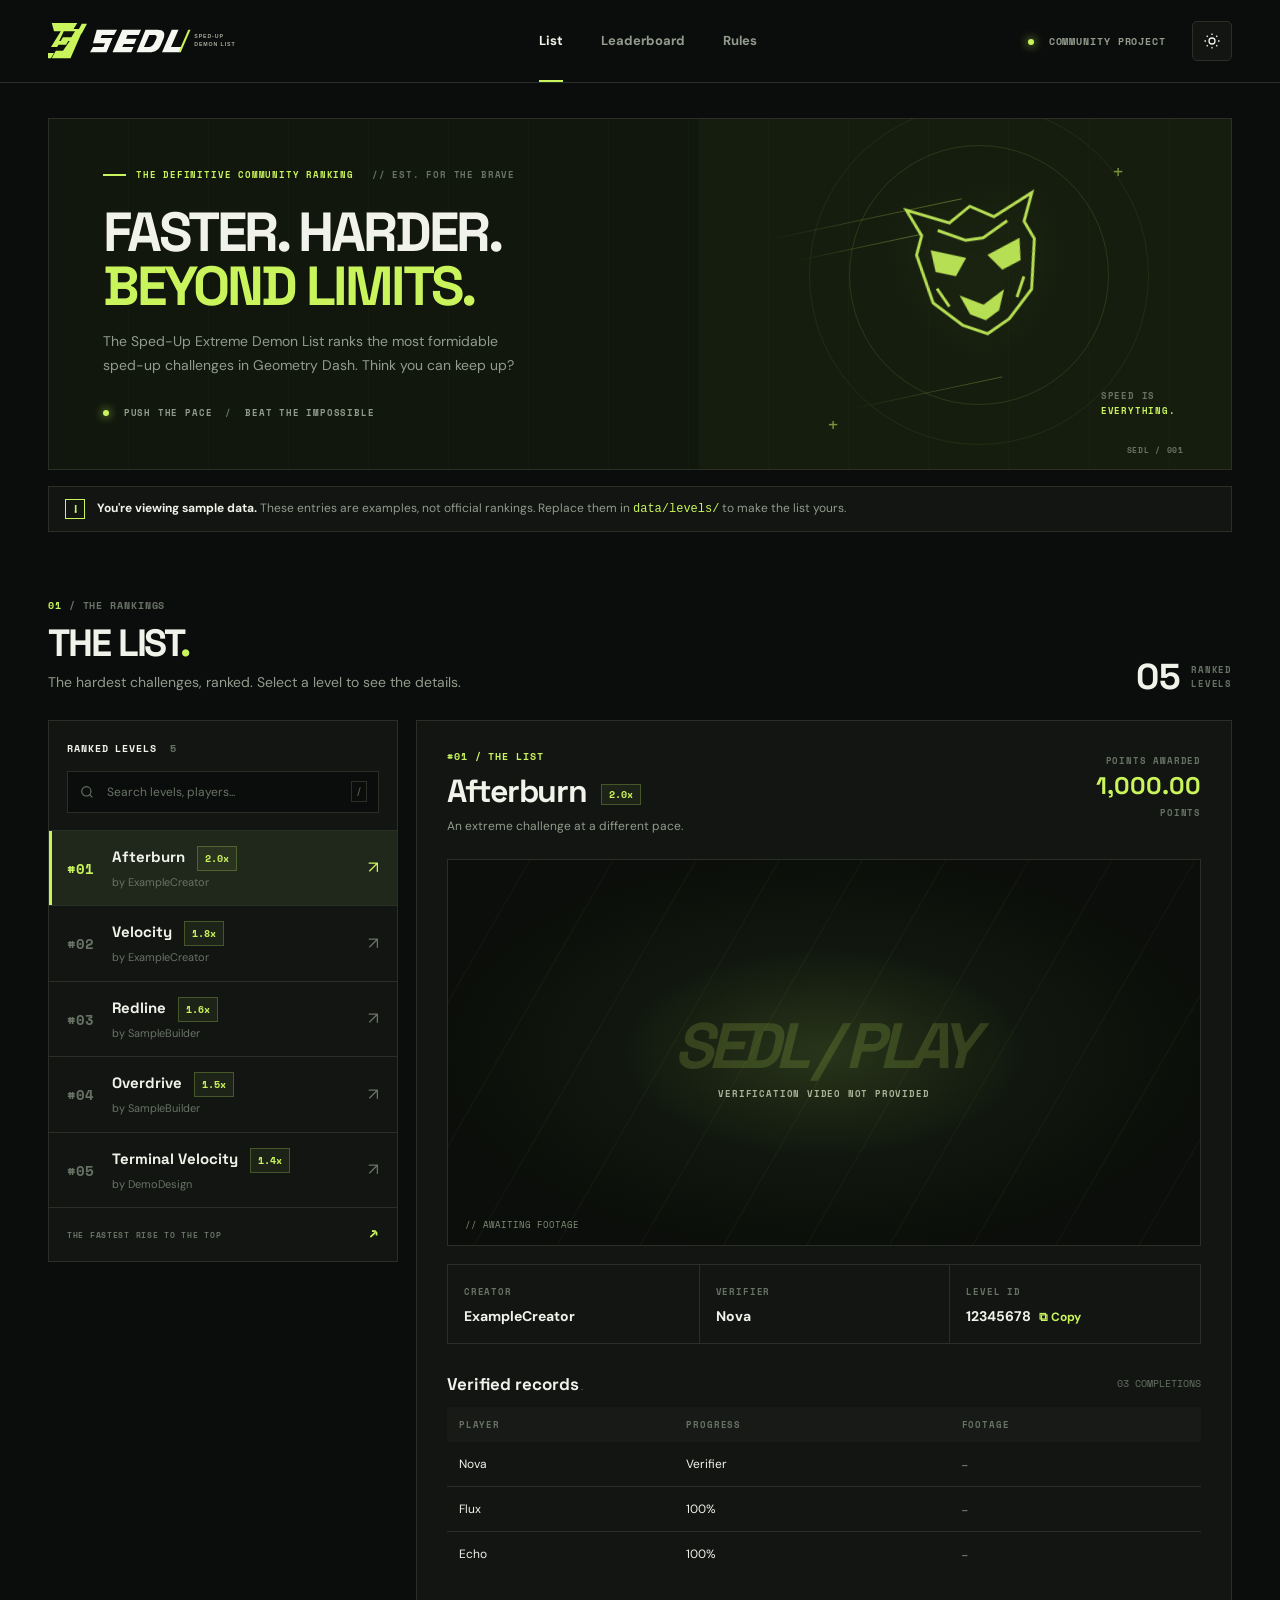
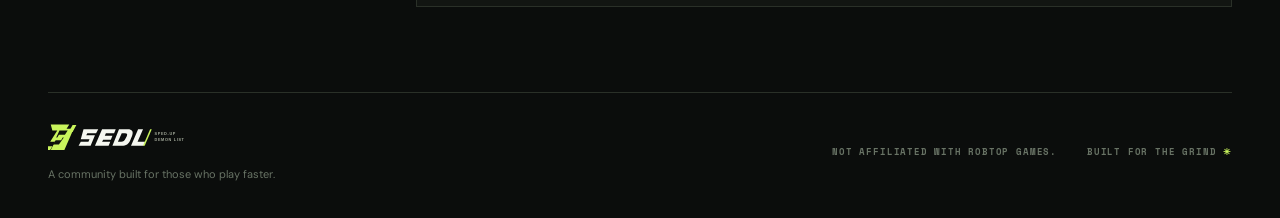
==== index.html @ 39d82899 "Build static SEDL community rankings site Co-authored-by: arena-agent <297053741+arena-agent@users.n" ====
<!doctype html>
<html lang="en" data-theme="dark">
<head>
  <meta charset="utf-8">
  <meta name="viewport" content="width=device-width, initial-scale=1">
  <meta name="theme-color" content="#0b0d0c">
  <meta name="description" content="SEDL is a community ranking for sped-up Extreme Demons in Geometry Dash.">
  <title>SEDL — Sped-Up Extreme Demon List</title>
  <link rel="icon" href="assets/logo.svg" type="image/svg+xml">
  <link rel="preconnect" href="https://fonts.googleapis.com">
  <link rel="preconnect" href="https://fonts.gstatic.com" crossorigin>
  <link href="https://fonts.googleapis.com/css2?family=DM+Sans:wght@400;500;600;700&family=Space+Grotesk:wght@400;500;600;700&family=Space+Mono:wght@400;700&display=swap" rel="stylesheet">
  <script>try { const saved = localStorage.getItem('sedl-theme'); if (saved === 'light' || saved === 'dark') document.documentElement.dataset.theme = saved; } catch (_) {}</script>
  <link rel="stylesheet" href="css/style.css">
  <script src="js/app.js" defer></script>
</head>
<body>
  <header class="site-header">
    <div class="header-inner shell">
      <a class="brand" href="#list" aria-label="SEDL home"><img src="assets/logo.svg" alt="SEDL — Sped-Up Demon List"></a>
      <nav class="main-nav" aria-label="Main navigation">
        <a href="#list" data-tab="list" class="nav-link active" aria-current="page">List</a>
        <a href="#leaderboard" data-tab="leaderboard" class="nav-link">Leaderboard</a>
        <a href="#rules" data-tab="rules" class="nav-link">Rules</a>
      </nav>
      <div class="header-actions"><span class="header-label"><span class="live-dot"></span> COMMUNITY PROJECT</span><button class="icon-button theme-toggle" id="theme-toggle" type="button" aria-label="Switch to light theme" title="Switch theme"><svg class="sun-icon" viewBox="0 0 24 24" fill="none" stroke="currentColor" stroke-width="1.7" aria-hidden="true"><circle cx="12" cy="12" r="4"/><path d="M12 2v2m0 16v2M2 12h2m16 0h2M4.93 4.93l1.42 1.42m11.3 11.3 1.42 1.42m0-14.14-1.42 1.42M6.35 17.65l-1.42 1.42"/></svg><svg class="moon-icon" viewBox="0 0 24 24" fill="none" stroke="currentColor" stroke-width="1.7" aria-hidden="true"><path d="M20.5 14.4A8.5 8.5 0 0 1 9.6 3.5 8.5 8.5 0 1 0 20.5 14.4Z"/></svg></button></div>
    </div>
  </header>

  <main class="shell">
    <section class="hero" aria-labelledby="hero-title">
      <div class="hero-copy">
        <div class="eyebrow"><span class="eyebrow-line"></span> THE DEFINITIVE COMMUNITY RANKING <span class="eyebrow-index">// EST. FOR THE BRAVE</span></div>
        <h1 id="hero-title">FASTER. HARDER.<br><span>BEYOND LIMITS<span class="accent-period">.</span></span></h1>
        <p>The Sped-Up Extreme Demon List ranks the most formidable<br class="desktop-only"> sped-up challenges in Geometry Dash. Think you can keep up?</p>
        <div class="hero-meta"><span><i></i> PUSH THE PACE</span><span class="slash">/</span><span>BEAT THE IMPOSSIBLE</span></div>
      </div>
      <div class="hero-art" aria-hidden="true"><div class="art-orbit orbit-one"></div><div class="art-orbit orbit-two"></div><div class="art-cross cross-one">+</div><div class="art-cross cross-two">+</div><div class="art-speed speed-one"></div><div class="art-speed speed-two"></div><div class="art-speed speed-three"></div><div class="demon-mark"><svg viewBox="0 0 160 160"><path d="M27 38 15 10l42 19 23-14 23 14 42-19-12 28 8 19-10 51-27 27-24 12-24-12-27-27-10-51z" fill="none" stroke="currentColor" stroke-width="3"/><path d="m34 54 35 13-13 17-20-7zm92 0L91 67l13 17 20-7zM57 104l23 13 23-13-8 21-15 8-15-8z" fill="currentColor"/><path d="m44 35 27 14h18l27-14M35 94l10 20m80-20-10 20" fill="none" stroke="currentColor" stroke-width="3"/></svg></div><div class="art-label">SPEED IS<br><strong>EVERYTHING.</strong></div><span class="art-coordinate">SEDL / 001</span></div>
    </section>

    <div class="demo-notice" id="demo-notice"><span class="notice-icon">!</span><span><strong>You're viewing sample data.</strong> These entries are examples, not official rankings. Replace them in <code>data/levels/</code> to make the list yours.</span></div>

    <section id="view-list" class="view" aria-labelledby="list-heading">
      <div class="section-heading"><div><div class="section-kicker"><span>01</span> / THE RANKINGS</div><h2 id="list-heading">THE LIST<span class="accent-period">.</span></h2><p>The hardest challenges, ranked. Select a level to see the details.</p></div><div class="list-count"><strong id="level-count">00</strong><span>RANKED<br>LEVELS</span></div></div>
      <div class="list-layout">
        <aside class="level-sidebar" aria-label="Ranked levels">
          <div class="sidebar-top"><div class="panel-label">RANKED LEVELS <span id="sidebar-count">0</span></div><label class="search-box"><svg viewBox="0 0 24 24" fill="none" stroke="currentColor" stroke-width="1.7" aria-hidden="true"><circle cx="11" cy="11" r="7"/><path d="m16 16 4 4"/></svg><span class="sr-only">Search levels</span><input id="search" type="search" placeholder="Search levels, players..." autocomplete="off"><span class="search-shortcut">/</span></label></div>
          <div class="level-list" id="level-list" aria-live="polite"><div class="empty-state">Loading levels…</div></div>
          <div class="sidebar-footer"><span>THE FASTEST RISE TO THE TOP</span><span>↗</span></div>
        </aside>
        <div id="level-detail" class="detail-panel" aria-live="polite"><div class="empty-state">Loading level details…</div></div>
      </div>
    </section>

    <section id="view-leaderboard" class="view" aria-labelledby="leaderboard-heading" hidden>
      <div class="section-heading"><div><div class="section-kicker"><span>02</span> / THE PLAYERS</div><h2 id="leaderboard-heading">LEADERBOARD<span class="accent-period">.</span></h2><p>The players pushing the limit. Select a player to view their completions.</p></div><div class="list-count"><strong id="player-count">00</strong><span>RANKED<br>PLAYERS</span></div></div>
      <div class="leaderboard-panel"><div class="table-heading"><div><span class="panel-label">THE STANDINGS</span><p>Points are based on the rank of each completed level.</p></div><span class="formula-tag">1000 × e<sup>−0.05 × (rank − 1)</sup></span></div><div class="table-scroll"><table class="standings-table"><thead><tr><th>RANK</th><th>PLAYER</th><th>COMPLETIONS</th><th>POINTS</th><th><span class="sr-only">View player</span></th></tr></thead><tbody id="leaderboard-body"></tbody></table></div></div>
    </section>

    <section id="view-rules" class="view" aria-labelledby="rules-heading" hidden>
      <div class="section-heading"><div><div class="section-kicker"><span>03</span> / THE GUIDELINES</div><h2 id="rules-heading">RULES & GUIDELINES<span class="accent-period">.</span></h2><p>Everything you need to know before submitting a run.</p></div></div>
      <div class="rules-intro"><span class="notice-icon">!</span><div><strong>Community guidelines template</strong><p>These are starter guidelines, not an approved ruleset. List administrators should publish their exact minimum speed, allowed increments, and submission process before accepting records.</p></div></div>
      <div class="rules-grid">
        <article class="rule-card"><span class="rule-number">01 / SPEED</span><h3>Turn up the pace.</h3><p>Submissions must be completed at a speed above the original level's intended speed. The minimum multiplier and permitted speed increments are to be determined by list staff. Include the exact multiplier with every submission.</p></article>
        <article class="rule-card"><span class="rule-number">02 / VERIFICATION</span><h3>Earn the verification.</h3><p>The verifier is the first player to complete the submitted version at its listed speed under the list's rules. A verifier's completion counts toward their leaderboard points.</p></article>
        <article class="rule-card"><span class="rule-number">03 / TOOLS</span><h3>Keep it transparent.</h3><p>Disclose the tools and settings used in your run, including MegaHack and any timewarp or speed-modifying features. List staff must define which versions, settings, and modifications are permitted before reviewing submissions.</p></article>
        <article class="rule-card"><span class="rule-number">04 / EVIDENCE</span><h3>Show the full run.</h3><p>Provide unedited raw footage of the complete run, including the level and speed settings, along with a publicly accessible video. Additional evidence may be requested by list staff.</p></article>
      </div>
      <div class="rules-footnote"><span>↗</span> FINAL ACCEPTANCE AND PLACEMENT ARE AT THE DISCRETION OF LIST STAFF.</div>
    </section>
  </main>
  <footer class="site-footer shell"><div><img src="assets/logo.svg" alt="SEDL"><p>A community built for those who play faster.</p></div><div class="footer-right"><span>NOT AFFILIATED WITH ROBTOP GAMES.</span><span>BUILT FOR THE GRIND <span class="accent-period">✳</span></span></div></footer>
  <dialog id="player-dialog" class="player-dialog" aria-labelledby="dialog-title"><div class="modal-header"><div><div class="section-kicker"><span>PLAYER</span> / COMPLETIONS</div><h2 id="dialog-title"></h2><p id="dialog-summary"></p></div><button class="icon-button" id="close-dialog" aria-label="Close player details">✕</button></div><div id="player-completions" class="player-completions"></div></dialog>
  <div id="toast" class="toast" role="status" aria-live="polite"></div>
</body>
</html>
---- css/style.css ----
:root{color-scheme:dark;--bg:#0b0d0c;--surface:#121512;--surface-2:#171a16;--surface-3:#1c201a;--line:#2a3028;--text:#f1f3eb;--muted:#929b8c;--faint:#687365;--accent:#c9f45c;--accent-text:#11180b;--hero:#11170d;--row-hover:#20271b;--shadow:0 18px 70px #0007}html[data-theme=light]{color-scheme:light;--bg:#f2f4ed;--surface:#fff;--surface-2:#f7f9f3;--surface-3:#edf1e6;--line:#dce2d5;--text:#1b2519;--muted:#687665;--faint:#899585;--accent:#90bd25;--accent-text:#142008;--hero:#e6eedb;--row-hover:#f0f6e7;--shadow:0 18px 70px #18261320}*{box-sizing:border-box}html{scroll-behavior:smooth}body{margin:0;background:var(--bg);color:var(--text);font-family:'DM Sans',sans-serif;font-size:14px;line-height:1.5;transition:background .2s,color .2s}button,input{font:inherit}button,a{-webkit-tap-highlight-color:transparent}button{cursor:pointer}a{color:inherit}button:focus-visible,a:focus-visible,input:focus-visible{outline:2px solid var(--accent);outline-offset:3px}.shell{width:min(1320px,calc(100% - 96px));margin-inline:auto}.site-header{border-bottom:1px solid var(--line);background:var(--bg)}.header-inner{height:82px;display:flex;align-items:center;justify-content:space-between;gap:24px}.brand{display:flex;width:220px;flex-shrink:0}.brand img{width:195px;height:48px;object-fit:contain;object-position:left center}html[data-theme=light] .brand img,html[data-theme=light] .site-footer img{filter:brightness(.42)}.main-nav{display:flex;align-self:stretch;gap:38px}.nav-link{display:flex;align-items:center;position:relative;color:var(--muted);text-decoration:none;font-weight:700;font-size:13px}.nav-link:hover,.nav-link.active{color:var(--text)}.nav-link.active:after{content:'';height:2px;background:var(--accent);position:absolute;bottom:0;left:0;right:0}.header-actions{display:flex;align-items:center;gap:26px}.header-label,.hero-meta,.eyebrow,.section-kicker,.panel-label,.sidebar-footer,.list-count span,.detail-rank,.detail-label,.speed-badge,.formula-tag,.rule-number,.rules-footnote,.footer-right,.art-coordinate,.art-label,.table-heading th,.standings-table th,.records-table th,.video-label{font-family:'Space Mono',monospace;font-size:10px;font-weight:700;letter-spacing:.09em}.header-label{color:var(--muted);white-space:nowrap}.live-dot,.hero-meta i{display:inline-block;width:6px;height:6px;background:var(--accent);border-radius:50%;margin-right:8px;box-shadow:0 0 10px var(--accent)}.icon-button{border:1px solid var(--line);border-radius:5px;background:var(--surface);color:var(--text);width:40px;height:40px;display:grid;place-items:center}.icon-button:hover{border-color:var(--accent)}.icon-button svg{width:18px;height:18px}.moon-icon{display:none}html[data-theme=light] .moon-icon{display:block}html[data-theme=light] .sun-icon{display:none}.hero{min-height:315px;display:flex;position:relative;overflow:hidden;border:1px solid var(--line);background:var(--hero);margin-top:35px}.hero:before{content:'';position:absolute;inset:0;background:linear-gradient(90deg,transparent 55%,#9fd33f08 55%),repeating-linear-gradient(90deg,transparent 0,transparent 79px,#b5e56b09 80px);pointer-events:none}.hero-copy{position:relative;z-index:1;padding:49px 54px}.eyebrow{color:var(--accent);display:flex;align-items:center;gap:10px;font-size:9px}.eyebrow-line{width:23px;height:2px;background:var(--accent)}.eyebrow-index{color:var(--faint);margin-left:8px}.hero h1,.section-heading h2,.modal-header h2{font-family:'Space Grotesk',sans-serif;letter-spacing:-.055em;line-height:.99;margin:23px 0 17px;font-size:clamp(42px,4.3vw,62px);font-weight:700}.hero h1>span{color:var(--accent)}.accent-period{color:var(--accent)}.hero p,.section-heading p{color:var(--muted);font-size:14px;line-height:1.7;margin:0}.hero-meta{display:flex;align-items:center;gap:13px;color:var(--muted);margin-top:28px;font-size:9px}.hero-meta .slash{color:var(--faint)}.hero-art{position:absolute;right:4%;top:0;width:40%;height:100%;color:var(--accent);overflow:hidden}.art-orbit{position:absolute;border:1px solid currentColor;border-radius:50%;opacity:.12;width:260px;height:260px;top:26px;right:75px}.orbit-two{width:340px;height:340px;top:-14px;right:35px;opacity:.07}.demon-mark{position:absolute;width:156px;right:127px;top:72px;filter:drop-shadow(0 0 25px #b4ef4225);opacity:.9;transform:rotate(-8deg)}.art-cross{position:absolute;color:var(--accent);opacity:.55;font:20px 'Space Mono',monospace}.cross-one{top:38px;right:60px}.cross-two{bottom:30px;right:345px}.art-speed{position:absolute;height:1px;background:linear-gradient(90deg,transparent,var(--accent));opacity:.35;transform:rotate(-12deg)}.speed-one{width:200px;top:100px;right:220px}.speed-two{width:130px;top:128px;right:260px}.speed-three{width:160px;bottom:75px;right:180px}.art-label{position:absolute;right:8px;bottom:50px;color:var(--faint);line-height:1.7;font-size:9px}.art-label strong{color:var(--accent)}.art-coordinate{position:absolute;bottom:13px;right:0;color:var(--faint);font-size:8px}.demo-notice,.rules-intro{display:flex;align-items:center;gap:12px;border:1px solid var(--line);background:var(--surface);padding:12px 16px;margin-top:16px;color:var(--muted);font-size:12px}.demo-notice strong,.rules-intro strong{color:var(--text)}.demo-notice code{color:var(--accent)}.notice-icon{flex:none;display:grid;place-items:center;width:20px;height:20px;border:1px solid var(--accent);color:var(--accent);font:700 12px 'Space Mono',monospace}.section-heading{display:flex;align-items:end;justify-content:space-between;gap:20px;margin:66px 0 25px}.section-kicker{color:var(--faint);font-size:10px}.section-kicker span{color:var(--accent)}.section-heading h2{font-size:38px;margin:12px 0 9px}.list-count{display:flex;align-items:center;gap:10px}.list-count strong{font:700 36px 'Space Grotesk',sans-serif;line-height:1}.list-count span{color:var(--faint);font-size:9px;line-height:1.5}.list-layout{display:grid;grid-template-columns:350px minmax(0,1fr);gap:18px;align-items:start}.level-sidebar,.detail-panel,.leaderboard-panel{border:1px solid var(--line);background:var(--surface)}.sidebar-top{padding:20px 18px 17px;border-bottom:1px solid var(--line)}.panel-label{color:var(--text);font-size:10px}.panel-label span{color:var(--faint);margin-left:6px}.search-box{margin-top:15px;height:42px;display:flex;align-items:center;gap:10px;padding:0 11px;background:var(--bg);border:1px solid var(--line);color:var(--faint)}.search-box:focus-within{border-color:var(--accent)}.search-box svg{width:16px;height:16px;flex:none}.search-box input{background:none;border:0;outline:0;color:var(--text);width:100%;min-width:0;font-size:12px}.search-box input::placeholder{color:var(--faint)}.search-shortcut{border:1px solid var(--line);padding:0 5px;line-height:19px;font-size:10px}.level-list{min-height:150px}.level-item{width:100%;display:flex;align-items:center;text-align:left;gap:14px;background:none;color:var(--text);border:0;border-bottom:1px solid var(--line);padding:15px 18px;position:relative}.level-item:hover{background:var(--row-hover)}.level-item.active{background:var(--row-hover)}.level-item.active:before{content:'';position:absolute;left:0;top:0;bottom:0;width:3px;background:var(--accent)}.level-rank{font:700 14px 'Space Mono',monospace;color:var(--faint);width:31px}.level-item.active .level-rank{color:var(--accent)}.level-info{min-width:0;flex:1}.level-name{font:700 15px 'Space Grotesk',sans-serif;display:block;white-space:nowrap;overflow:hidden;text-overflow:ellipsis}.level-creator{display:block;color:var(--faint);font-size:11px;margin-top:3px}.level-arrow{color:var(--faint);font-size:17px}.level-item.active .level-arrow{color:var(--accent)}.sidebar-footer{display:flex;justify-content:space-between;align-items:center;padding:15px 18px;color:var(--faint);font-size:8px}.sidebar-footer span:last-child{color:var(--accent);font-size:15px}.detail-panel{min-height:480px}.detail-head{padding:28px 30px 24px;display:flex;justify-content:space-between;gap:16px;align-items:start}.detail-rank{color:var(--accent)}.detail-title{font:700 32px 'Space Grotesk',sans-serif;letter-spacing:-.04em;line-height:1.1;margin:10px 0 8px}.detail-subtitle{color:var(--muted);font-size:12px}.speed-badge{display:inline-block;margin-left:8px;color:var(--accent);border:1px solid #a3cf514d;background:#a3cf5112;padding:4px 7px;vertical-align:middle;font-size:10px;letter-spacing:0}.points-box{text-align:right;flex:none}.points-box strong{display:block;font:700 24px 'Space Grotesk',sans-serif;color:var(--accent)}.detail-label{color:var(--faint);font-size:9px}.detail-body{padding:0 30px 30px}.video-wrap{width:100%;aspect-ratio:16/8.2;background:#0a0d09;position:relative;overflow:hidden;border:1px solid var(--line)}.video-wrap iframe{width:100%;height:100%;border:0}.video-placeholder{height:100%;display:flex;flex-direction:column;justify-content:center;align-items:center;background:radial-gradient(ellipse at center,#28351a 0,#11170e 38%,#0b0e0a 75%);color:#a1ae94;position:relative}.video-placeholder:before,.video-placeholder:after{content:'';position:absolute;inset:0;background:repeating-linear-gradient(120deg,transparent 0,transparent 70px,#c9f45c06 71px,transparent 72px)}.video-placeholder .video-emblem{font:700 clamp(34px,5vw,68px) 'Space Grotesk',sans-serif;font-style:italic;letter-spacing:-.08em;color:#c9f45c;opacity:.16}.video-label{z-index:1;color:#a8b598;font-size:9px}.video-corner{position:absolute;bottom:14px;left:17px;color:#829075;font:9px 'Space Mono',monospace}.details-grid{display:grid;grid-template-columns:repeat(3,1fr);border:1px solid var(--line);margin-top:18px}.detail-stat{padding:15px 16px;min-width:0}.detail-stat+.detail-stat{border-left:1px solid var(--line)}.detail-value{display:block;font-weight:700;margin-top:5px;overflow-wrap:anywhere}.copy-button{border:0;background:none;color:var(--accent);padding:2px 5px;font-size:12px}.copy-button:hover{text-decoration:underline}.records-header{display:flex;align-items:center;justify-content:space-between;margin:29px 0 12px}.records-header h3{font:700 17px 'Space Grotesk',sans-serif;margin:0}.records-header span{color:var(--faint);font:10px 'Space Mono',monospace}.table-scroll{overflow-x:auto}table{border-collapse:collapse;width:100%;text-align:left}.records-table th,.standings-table th{color:var(--faint);font-size:9px;padding:11px 12px;background:var(--surface-2);white-space:nowrap}.records-table td,.standings-table td{border-bottom:1px solid var(--line);padding:13px 12px;font-size:12px}.records-table tr:last-child td{border-bottom:0}.record-link{color:var(--accent);text-decoration:none}.record-link:hover{text-decoration:underline}.empty-state{padding:38px 20px;text-align:center;color:var(--muted);font-size:13px}.empty-detail{min-height:480px;display:grid;place-items:center}.leaderboard-panel{margin-bottom:50px}.table-heading{display:flex;align-items:center;justify-content:space-between;gap:15px;padding:23px 25px}.table-heading p{color:var(--muted);font-size:12px;margin:5px 0 0}.formula-tag{color:var(--accent);border:1px solid var(--line);padding:9px;font-size:9px;white-space:nowrap}.standings-table th,.standings-table td{padding:15px 25px}.standings-table tbody tr{cursor:pointer}.standings-table tbody tr:hover{background:var(--row-hover)}.standings-table td:first-child{color:var(--accent);font:700 13px 'Space Mono',monospace}.standings-table td:nth-child(2){font:700 15px 'Space Grotesk',sans-serif}.standings-table td:last-child{text-align:right;color:var(--accent)}.rules-intro{align-items:start;margin:0 0 18px;padding:20px;font-size:13px}.rules-intro p{margin:4px 0 0}.rules-grid{display:grid;grid-template-columns:repeat(2,1fr);gap:16px}.rule-card{background:var(--surface);border:1px solid var(--line);padding:28px;min-height:200px}.rule-number{color:var(--accent)}.rule-card h3{font:700 21px 'Space Grotesk',sans-serif;letter-spacing:-.03em;margin:20px 0 9px}.rule-card p{color:var(--muted);margin:0;line-height:1.8}.rules-footnote{color:var(--faint);margin:22px 0}.rules-footnote span{color:var(--accent);font-size:15px;margin-right:6px}.site-footer{border-top:1px solid var(--line);margin-top:85px;padding:27px 0 35px;display:flex;justify-content:space-between;align-items:center}.site-footer img{width:145px;height:35px;object-fit:contain;object-position:left}.site-footer p{margin:5px 0 0;color:var(--faint);font-size:11px}.footer-right{display:flex;gap:30px;color:var(--faint);font-size:9px}.player-dialog{border:1px solid var(--line);background:var(--surface);color:var(--text);width:min(520px,calc(100% - 32px));max-height:80vh;padding:26px;box-shadow:var(--shadow)}.player-dialog::backdrop{background:#000b}.modal-header{display:flex;justify-content:space-between;gap:15px}.modal-header h2{font-size:30px;margin:12px 0 5px}.modal-header p{color:var(--muted);margin:0}.player-completions{margin-top:24px}.completion-row{display:flex;align-items:center;gap:14px;border-top:1px solid var(--line);padding:14px 0}.completion-row .completion-name{flex:1;font-weight:700}.completion-row .completion-points{color:var(--accent);font:700 12px 'Space Mono',monospace}.toast{position:fixed;bottom:24px;left:50%;transform:translate(-50%,20px);background:var(--accent);color:var(--accent-text);padding:10px 16px;font-weight:700;font-size:12px;opacity:0;pointer-events:none;transition:.2s;z-index:10}.toast.visible{opacity:1;transform:translate(-50%,0)}[hidden]{display:none!important}.sr-only{position:absolute;width:1px;height:1px;padding:0;margin:-1px;overflow:hidden;clip:rect(0,0,0,0);white-space:nowrap;border:0}@media(max-width:1000px){.shell{width:min(100% - 48px,1320px)}.header-label{display:none}.brand{width:180px}.brand img{width:170px}.hero-copy{padding:42px}.hero-art{right:0;opacity:.7}.list-layout{grid-template-columns:300px minmax(0,1fr)}}@media(max-width:700px){.shell{width:calc(100% - 32px)}.header-inner{height:auto;min-height:70px;flex-wrap:wrap;gap:0}.brand{width:auto;flex:1}.brand img{width:155px}.header-actions{order:2}.main-nav{order:3;width:100%;height:45px;justify-content:center;gap:35px}.hero{margin-top:20px;min-height:285px}.hero-copy{padding:35px 25px}.hero h1{font-size:40px}.hero p{font-size:13px;max-width:360px}.hero-art{opacity:.16;width:100%;right:-25%}.eyebrow-index{display:none}.desktop-only{display:none}.section-heading{margin-top:46px}.section-heading h2{font-size:30px}.section-heading p{font-size:12px}.list-count strong{font-size:27px}.list-layout{grid-template-columns:1fr}.level-list{max-height:325px;overflow:auto}.detail-head{padding:23px 20px 20px}.detail-body{padding:0 20px 22px}.detail-title{font-size:27px}.details-grid{grid-template-columns:1fr}.detail-stat+.detail-stat{border-left:0;border-top:1px solid var(--line)}.detail-stat{padding:11px 14px}.rules-grid{grid-template-columns:1fr}.rule-card{min-height:0}.site-footer{align-items:start;gap:25px;flex-direction:column;margin-top:55px}.footer-right{flex-wrap:wrap;gap:12px}.table-heading{align-items:start;flex-direction:column}.standings-table th,.standings-table td{padding:13px}.demo-notice{align-items:start}.points-box strong{font-size:20px}}@media(max-width:380px){.hero h1{font-size:34px}.hero-meta{font-size:8px}.main-nav{gap:24px}.detail-head{flex-direction:column}.points-box{text-align:left}}
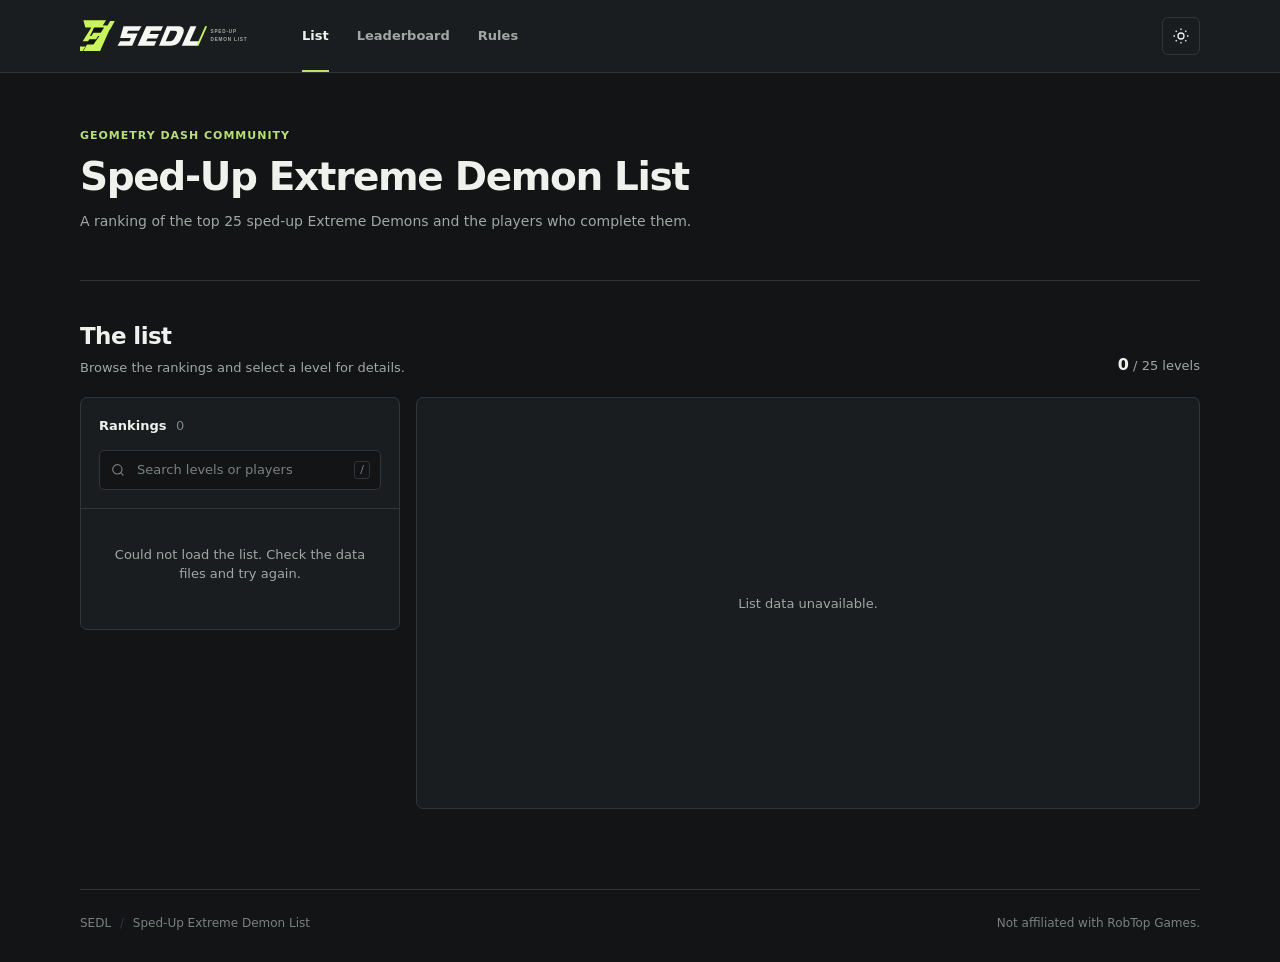
==== commit 74233a6e: "Simplify design and prepare real top 25 rankings Co-authored-by: arena-agent <297053741+arena-agent@" ====
--- a/index.html
+++ b/index.html
@@ -3,13 +3,10 @@
 <head>
   <meta charset="utf-8">
   <meta name="viewport" content="width=device-width, initial-scale=1">
-  <meta name="theme-color" content="#0b0d0c">
-  <meta name="description" content="SEDL is a community ranking for sped-up Extreme Demons in Geometry Dash.">
+  <meta name="theme-color" content="#121416">
+  <meta name="description" content="The Sped-Up Extreme Demon List: a community ranking for Geometry Dash.">
   <title>SEDL — Sped-Up Extreme Demon List</title>
   <link rel="icon" href="assets/logo.svg" type="image/svg+xml">
-  <link rel="preconnect" href="https://fonts.googleapis.com">
-  <link rel="preconnect" href="https://fonts.gstatic.com" crossorigin>
-  <link href="https://fonts.googleapis.com/css2?family=DM+Sans:wght@400;500;600;700&family=Space+Grotesk:wght@400;500;600;700&family=Space+Mono:wght@400;700&display=swap" rel="stylesheet">
   <script>try { const saved = localStorage.getItem('sedl-theme'); if (saved === 'light' || saved === 'dark') document.documentElement.dataset.theme = saved; } catch (_) {}</script>
   <link rel="stylesheet" href="css/style.css">
   <script src="js/app.js" defer></script>
@@ -23,54 +20,43 @@
         <a href="#leaderboard" data-tab="leaderboard" class="nav-link">Leaderboard</a>
         <a href="#rules" data-tab="rules" class="nav-link">Rules</a>
       </nav>
-      <div class="header-actions"><span class="header-label"><span class="live-dot"></span> COMMUNITY PROJECT</span><button class="icon-button theme-toggle" id="theme-toggle" type="button" aria-label="Switch to light theme" title="Switch theme"><svg class="sun-icon" viewBox="0 0 24 24" fill="none" stroke="currentColor" stroke-width="1.7" aria-hidden="true"><circle cx="12" cy="12" r="4"/><path d="M12 2v2m0 16v2M2 12h2m16 0h2M4.93 4.93l1.42 1.42m11.3 11.3 1.42 1.42m0-14.14-1.42 1.42M6.35 17.65l-1.42 1.42"/></svg><svg class="moon-icon" viewBox="0 0 24 24" fill="none" stroke="currentColor" stroke-width="1.7" aria-hidden="true"><path d="M20.5 14.4A8.5 8.5 0 0 1 9.6 3.5 8.5 8.5 0 1 0 20.5 14.4Z"/></svg></button></div>
+      <button class="icon-button theme-toggle" id="theme-toggle" type="button" aria-label="Switch to light theme" title="Switch theme"><svg class="sun-icon" viewBox="0 0 24 24" fill="none" stroke="currentColor" stroke-width="1.7" aria-hidden="true"><circle cx="12" cy="12" r="4"/><path d="M12 2v2m0 16v2M2 12h2m16 0h2M4.93 4.93l1.42 1.42m11.3 11.3 1.42 1.42m0-14.14-1.42 1.42M6.35 17.65l-1.42 1.42"/></svg><svg class="moon-icon" viewBox="0 0 24 24" fill="none" stroke="currentColor" stroke-width="1.7" aria-hidden="true"><path d="M20.5 14.4A8.5 8.5 0 0 1 9.6 3.5 8.5 8.5 0 1 0 20.5 14.4Z"/></svg></button>
     </div>
   </header>
-
   <main class="shell">
-    <section class="hero" aria-labelledby="hero-title">
-      <div class="hero-copy">
-        <div class="eyebrow"><span class="eyebrow-line"></span> THE DEFINITIVE COMMUNITY RANKING <span class="eyebrow-index">// EST. FOR THE BRAVE</span></div>
-        <h1 id="hero-title">FASTER. HARDER.<br><span>BEYOND LIMITS<span class="accent-period">.</span></span></h1>
-        <p>The Sped-Up Extreme Demon List ranks the most formidable<br class="desktop-only"> sped-up challenges in Geometry Dash. Think you can keep up?</p>
-        <div class="hero-meta"><span><i></i> PUSH THE PACE</span><span class="slash">/</span><span>BEAT THE IMPOSSIBLE</span></div>
-      </div>
-      <div class="hero-art" aria-hidden="true"><div class="art-orbit orbit-one"></div><div class="art-orbit orbit-two"></div><div class="art-cross cross-one">+</div><div class="art-cross cross-two">+</div><div class="art-speed speed-one"></div><div class="art-speed speed-two"></div><div class="art-speed speed-three"></div><div class="demon-mark"><svg viewBox="0 0 160 160"><path d="M27 38 15 10l42 19 23-14 23 14 42-19-12 28 8 19-10 51-27 27-24 12-24-12-27-27-10-51z" fill="none" stroke="currentColor" stroke-width="3"/><path d="m34 54 35 13-13 17-20-7zm92 0L91 67l13 17 20-7zM57 104l23 13 23-13-8 21-15 8-15-8z" fill="currentColor"/><path d="m44 35 27 14h18l27-14M35 94l10 20m80-20-10 20" fill="none" stroke="currentColor" stroke-width="3"/></svg></div><div class="art-label">SPEED IS<br><strong>EVERYTHING.</strong></div><span class="art-coordinate">SEDL / 001</span></div>
+    <section class="intro">
+      <p class="eyebrow">GEOMETRY DASH COMMUNITY</p>
+      <h1>Sped-Up Extreme Demon List</h1>
+      <p>A ranking of the top 25 sped-up Extreme Demons and the players who complete them.</p>
     </section>
-
-    <div class="demo-notice" id="demo-notice"><span class="notice-icon">!</span><span><strong>You're viewing sample data.</strong> These entries are examples, not official rankings. Replace them in <code>data/levels/</code> to make the list yours.</span></div>
-
+    <div class="demo-notice" id="demo-notice" hidden><span><strong>Sample data.</strong> Some entries are marked as examples.</span></div>
     <section id="view-list" class="view" aria-labelledby="list-heading">
-      <div class="section-heading"><div><div class="section-kicker"><span>01</span> / THE RANKINGS</div><h2 id="list-heading">THE LIST<span class="accent-period">.</span></h2><p>The hardest challenges, ranked. Select a level to see the details.</p></div><div class="list-count"><strong id="level-count">00</strong><span>RANKED<br>LEVELS</span></div></div>
+      <div class="section-heading"><div><h2 id="list-heading">The list</h2><p>Browse the rankings and select a level for details.</p></div><div class="list-count"><strong id="level-count">0</strong><span> / 25 levels</span></div></div>
       <div class="list-layout">
         <aside class="level-sidebar" aria-label="Ranked levels">
-          <div class="sidebar-top"><div class="panel-label">RANKED LEVELS <span id="sidebar-count">0</span></div><label class="search-box"><svg viewBox="0 0 24 24" fill="none" stroke="currentColor" stroke-width="1.7" aria-hidden="true"><circle cx="11" cy="11" r="7"/><path d="m16 16 4 4"/></svg><span class="sr-only">Search levels</span><input id="search" type="search" placeholder="Search levels, players..." autocomplete="off"><span class="search-shortcut">/</span></label></div>
+          <div class="sidebar-top"><div class="panel-label">Rankings <span id="sidebar-count">0</span></div><label class="search-box"><svg viewBox="0 0 24 24" fill="none" stroke="currentColor" stroke-width="1.7" aria-hidden="true"><circle cx="11" cy="11" r="7"/><path d="m16 16 4 4"/></svg><span class="sr-only">Search levels</span><input id="search" type="search" placeholder="Search levels or players" autocomplete="off"><span class="search-shortcut">/</span></label></div>
           <div class="level-list" id="level-list" aria-live="polite"><div class="empty-state">Loading levels…</div></div>
-          <div class="sidebar-footer"><span>THE FASTEST RISE TO THE TOP</span><span>↗</span></div>
         </aside>
         <div id="level-detail" class="detail-panel" aria-live="polite"><div class="empty-state">Loading level details…</div></div>
       </div>
     </section>
-
     <section id="view-leaderboard" class="view" aria-labelledby="leaderboard-heading" hidden>
-      <div class="section-heading"><div><div class="section-kicker"><span>02</span> / THE PLAYERS</div><h2 id="leaderboard-heading">LEADERBOARD<span class="accent-period">.</span></h2><p>The players pushing the limit. Select a player to view their completions.</p></div><div class="list-count"><strong id="player-count">00</strong><span>RANKED<br>PLAYERS</span></div></div>
-      <div class="leaderboard-panel"><div class="table-heading"><div><span class="panel-label">THE STANDINGS</span><p>Points are based on the rank of each completed level.</p></div><span class="formula-tag">1000 × e<sup>−0.05 × (rank − 1)</sup></span></div><div class="table-scroll"><table class="standings-table"><thead><tr><th>RANK</th><th>PLAYER</th><th>COMPLETIONS</th><th>POINTS</th><th><span class="sr-only">View player</span></th></tr></thead><tbody id="leaderboard-body"></tbody></table></div></div>
+      <div class="section-heading"><div><h2 id="leaderboard-heading">Leaderboard</h2><p>Players ranked by the points earned from their completions.</p></div><div class="list-count"><strong id="player-count">0</strong><span> players</span></div></div>
+      <div class="leaderboard-panel"><div class="table-heading"><div><span class="panel-label">Standings</span><p>Select a player to see their completed levels.</p></div><span class="formula-tag">Points = 1000 × e<sup>−0.05 × (rank − 1)</sup></span></div><div class="table-scroll"><table class="standings-table"><thead><tr><th>Rank</th><th>Player</th><th>Completions</th><th>Points</th><th><span class="sr-only">View player</span></th></tr></thead><tbody id="leaderboard-body"></tbody></table></div></div>
     </section>
-
     <section id="view-rules" class="view" aria-labelledby="rules-heading" hidden>
-      <div class="section-heading"><div><div class="section-kicker"><span>03</span> / THE GUIDELINES</div><h2 id="rules-heading">RULES & GUIDELINES<span class="accent-period">.</span></h2><p>Everything you need to know before submitting a run.</p></div></div>
-      <div class="rules-intro"><span class="notice-icon">!</span><div><strong>Community guidelines template</strong><p>These are starter guidelines, not an approved ruleset. List administrators should publish their exact minimum speed, allowed increments, and submission process before accepting records.</p></div></div>
+      <div class="section-heading"><div><h2 id="rules-heading">Rules &amp; guidelines</h2><p>Information for players submitting a level or record.</p></div></div>
+      <div class="rules-intro"><div><strong>Rules are not finalized</strong><p>These are starter guidelines. List staff should publish the exact minimum speed, allowed increments, and submission process before accepting records.</p></div></div>
       <div class="rules-grid">
-        <article class="rule-card"><span class="rule-number">01 / SPEED</span><h3>Turn up the pace.</h3><p>Submissions must be completed at a speed above the original level's intended speed. The minimum multiplier and permitted speed increments are to be determined by list staff. Include the exact multiplier with every submission.</p></article>
-        <article class="rule-card"><span class="rule-number">02 / VERIFICATION</span><h3>Earn the verification.</h3><p>The verifier is the first player to complete the submitted version at its listed speed under the list's rules. A verifier's completion counts toward their leaderboard points.</p></article>
-        <article class="rule-card"><span class="rule-number">03 / TOOLS</span><h3>Keep it transparent.</h3><p>Disclose the tools and settings used in your run, including MegaHack and any timewarp or speed-modifying features. List staff must define which versions, settings, and modifications are permitted before reviewing submissions.</p></article>
-        <article class="rule-card"><span class="rule-number">04 / EVIDENCE</span><h3>Show the full run.</h3><p>Provide unedited raw footage of the complete run, including the level and speed settings, along with a publicly accessible video. Additional evidence may be requested by list staff.</p></article>
+        <article class="rule-card"><h3>Speed requirements</h3><p>Submissions must be completed above the original level's intended speed. The minimum multiplier and permitted increments are to be determined by list staff. Include the exact multiplier with every submission.</p></article>
+        <article class="rule-card"><h3>Verification</h3><p>The verifier is the first player to complete the submitted version at its listed speed under the list's rules. A verifier's completion counts toward their leaderboard points.</p></article>
+        <article class="rule-card"><h3>MegaHack &amp; timewarp</h3><p>Disclose the tools and settings used in your run, including MegaHack and any timewarp or speed-modifying features. List staff must define which versions, settings, and modifications are permitted.</p></article>
+        <article class="rule-card"><h3>Raw footage</h3><p>Provide unedited raw footage of the complete run, including the level and speed settings, along with a publicly accessible video. Additional evidence may be requested by list staff.</p></article>
       </div>
-      <div class="rules-footnote"><span>↗</span> FINAL ACCEPTANCE AND PLACEMENT ARE AT THE DISCRETION OF LIST STAFF.</div>
     </section>
   </main>
-  <footer class="site-footer shell"><div><img src="assets/logo.svg" alt="SEDL"><p>A community built for those who play faster.</p></div><div class="footer-right"><span>NOT AFFILIATED WITH ROBTOP GAMES.</span><span>BUILT FOR THE GRIND <span class="accent-period">✳</span></span></div></footer>
-  <dialog id="player-dialog" class="player-dialog" aria-labelledby="dialog-title"><div class="modal-header"><div><div class="section-kicker"><span>PLAYER</span> / COMPLETIONS</div><h2 id="dialog-title"></h2><p id="dialog-summary"></p></div><button class="icon-button" id="close-dialog" aria-label="Close player details">✕</button></div><div id="player-completions" class="player-completions"></div></dialog>
+  <footer class="site-footer shell"><span>SEDL <span class="footer-separator">/</span> Sped-Up Extreme Demon List</span><span>Not affiliated with RobTop Games.</span></footer>
+  <dialog id="player-dialog" class="player-dialog" aria-labelledby="dialog-title"><div class="modal-header"><div><p class="modal-label">PLAYER COMPLETIONS</p><h2 id="dialog-title"></h2><p id="dialog-summary"></p></div><button class="icon-button" id="close-dialog" aria-label="Close player details">✕</button></div><div id="player-completions" class="player-completions"></div></dialog>
   <div id="toast" class="toast" role="status" aria-live="polite"></div>
 </body>
 </html>
--- a/css/style.css
+++ b/css/style.css
@@ -1 +1,4 @@
-:root{color-scheme:dark;--bg:#0b0d0c;--surface:#121512;--surface-2:#171a16;--surface-3:#1c201a;--line:#2a3028;--text:#f1f3eb;--muted:#929b8c;--faint:#687365;--accent:#c9f45c;--accent-text:#11180b;--hero:#11170d;--row-hover:#20271b;--shadow:0 18px 70px #0007}html[data-theme=light]{color-scheme:light;--bg:#f2f4ed;--surface:#fff;--surface-2:#f7f9f3;--surface-3:#edf1e6;--line:#dce2d5;--text:#1b2519;--muted:#687665;--faint:#899585;--accent:#90bd25;--accent-text:#142008;--hero:#e6eedb;--row-hover:#f0f6e7;--shadow:0 18px 70px #18261320}*{box-sizing:border-box}html{scroll-behavior:smooth}body{margin:0;background:var(--bg);color:var(--text);font-family:'DM Sans',sans-serif;font-size:14px;line-height:1.5;transition:background .2s,color .2s}button,input{font:inherit}button,a{-webkit-tap-highlight-color:transparent}button{cursor:pointer}a{color:inherit}button:focus-visible,a:focus-visible,input:focus-visible{outline:2px solid var(--accent);outline-offset:3px}.shell{width:min(1320px,calc(100% - 96px));margin-inline:auto}.site-header{border-bottom:1px solid var(--line);background:var(--bg)}.header-inner{height:82px;display:flex;align-items:center;justify-content:space-between;gap:24px}.brand{display:flex;width:220px;flex-shrink:0}.brand img{width:195px;height:48px;object-fit:contain;object-position:left center}html[data-theme=light] .brand img,html[data-theme=light] .site-footer img{filter:brightness(.42)}.main-nav{display:flex;align-self:stretch;gap:38px}.nav-link{display:flex;align-items:center;position:relative;color:var(--muted);text-decoration:none;font-weight:700;font-size:13px}.nav-link:hover,.nav-link.active{color:var(--text)}.nav-link.active:after{content:'';height:2px;background:var(--accent);position:absolute;bottom:0;left:0;right:0}.header-actions{display:flex;align-items:center;gap:26px}.header-label,.hero-meta,.eyebrow,.section-kicker,.panel-label,.sidebar-footer,.list-count span,.detail-rank,.detail-label,.speed-badge,.formula-tag,.rule-number,.rules-footnote,.footer-right,.art-coordinate,.art-label,.table-heading th,.standings-table th,.records-table th,.video-label{font-family:'Space Mono',monospace;font-size:10px;font-weight:700;letter-spacing:.09em}.header-label{color:var(--muted);white-space:nowrap}.live-dot,.hero-meta i{display:inline-block;width:6px;height:6px;background:var(--accent);border-radius:50%;margin-right:8px;box-shadow:0 0 10px var(--accent)}.icon-button{border:1px solid var(--line);border-radius:5px;background:var(--surface);color:var(--text);width:40px;height:40px;display:grid;place-items:center}.icon-button:hover{border-color:var(--accent)}.icon-button svg{width:18px;height:18px}.moon-icon{display:none}html[data-theme=light] .moon-icon{display:block}html[data-theme=light] .sun-icon{display:none}.hero{min-height:315px;display:flex;position:relative;overflow:hidden;border:1px solid var(--line);background:var(--hero);margin-top:35px}.hero:before{content:'';position:absolute;inset:0;background:linear-gradient(90deg,transparent 55%,#9fd33f08 55%),repeating-linear-gradient(90deg,transparent 0,transparent 79px,#b5e56b09 80px);pointer-events:none}.hero-copy{position:relative;z-index:1;padding:49px 54px}.eyebrow{color:var(--accent);display:flex;align-items:center;gap:10px;font-size:9px}.eyebrow-line{width:23px;height:2px;background:var(--accent)}.eyebrow-index{color:var(--faint);margin-left:8px}.hero h1,.section-heading h2,.modal-header h2{font-family:'Space Grotesk',sans-serif;letter-spacing:-.055em;line-height:.99;margin:23px 0 17px;font-size:clamp(42px,4.3vw,62px);font-weight:700}.hero h1>span{color:var(--accent)}.accent-period{color:var(--accent)}.hero p,.section-heading p{color:var(--muted);font-size:14px;line-height:1.7;margin:0}.hero-meta{display:flex;align-items:center;gap:13px;color:var(--muted);margin-top:28px;font-size:9px}.hero-meta .slash{color:var(--faint)}.hero-art{position:absolute;right:4%;top:0;width:40%;height:100%;color:var(--accent);overflow:hidden}.art-orbit{position:absolute;border:1px solid currentColor;border-radius:50%;opacity:.12;width:260px;height:260px;top:26px;right:75px}.orbit-two{width:340px;height:340px;top:-14px;right:35px;opacity:.07}.demon-mark{position:absolute;width:156px;right:127px;top:72px;filter:drop-shadow(0 0 25px #b4ef4225);opacity:.9;transform:rotate(-8deg)}.art-cross{position:absolute;color:var(--accent);opacity:.55;font:20px 'Space Mono',monospace}.cross-one{top:38px;right:60px}.cross-two{bottom:30px;right:345px}.art-speed{position:absolute;height:1px;background:linear-gradient(90deg,transparent,var(--accent));opacity:.35;transform:rotate(-12deg)}.speed-one{width:200px;top:100px;right:220px}.speed-two{width:130px;top:128px;right:260px}.speed-three{width:160px;bottom:75px;right:180px}.art-label{position:absolute;right:8px;bottom:50px;color:var(--faint);line-height:1.7;font-size:9px}.art-label strong{color:var(--accent)}.art-coordinate{position:absolute;bottom:13px;right:0;color:var(--faint);font-size:8px}.demo-notice,.rules-intro{display:flex;align-items:center;gap:12px;border:1px solid var(--line);background:var(--surface);padding:12px 16px;margin-top:16px;color:var(--muted);font-size:12px}.demo-notice strong,.rules-intro strong{color:var(--text)}.demo-notice code{color:var(--accent)}.notice-icon{flex:none;display:grid;place-items:center;width:20px;height:20px;border:1px solid var(--accent);color:var(--accent);font:700 12px 'Space Mono',monospace}.section-heading{display:flex;align-items:end;justify-content:space-between;gap:20px;margin:66px 0 25px}.section-kicker{color:var(--faint);font-size:10px}.section-kicker span{color:var(--accent)}.section-heading h2{font-size:38px;margin:12px 0 9px}.list-count{display:flex;align-items:center;gap:10px}.list-count strong{font:700 36px 'Space Grotesk',sans-serif;line-height:1}.list-count span{color:var(--faint);font-size:9px;line-height:1.5}.list-layout{display:grid;grid-template-columns:350px minmax(0,1fr);gap:18px;align-items:start}.level-sidebar,.detail-panel,.leaderboard-panel{border:1px solid var(--line);background:var(--surface)}.sidebar-top{padding:20px 18px 17px;border-bottom:1px solid var(--line)}.panel-label{color:var(--text);font-size:10px}.panel-label span{color:var(--faint);margin-left:6px}.search-box{margin-top:15px;height:42px;display:flex;align-items:center;gap:10px;padding:0 11px;background:var(--bg);border:1px solid var(--line);color:var(--faint)}.search-box:focus-within{border-color:var(--accent)}.search-box svg{width:16px;height:16px;flex:none}.search-box input{background:none;border:0;outline:0;color:var(--text);width:100%;min-width:0;font-size:12px}.search-box input::placeholder{color:var(--faint)}.search-shortcut{border:1px solid var(--line);padding:0 5px;line-height:19px;font-size:10px}.level-list{min-height:150px}.level-item{width:100%;display:flex;align-items:center;text-align:left;gap:14px;background:none;color:var(--text);border:0;border-bottom:1px solid var(--line);padding:15px 18px;position:relative}.level-item:hover{background:var(--row-hover)}.level-item.active{background:var(--row-hover)}.level-item.active:before{content:'';position:absolute;left:0;top:0;bottom:0;width:3px;background:var(--accent)}.level-rank{font:700 14px 'Space Mono',monospace;color:var(--faint);width:31px}.level-item.active .level-rank{color:var(--accent)}.level-info{min-width:0;flex:1}.level-name{font:700 15px 'Space Grotesk',sans-serif;display:block;white-space:nowrap;overflow:hidden;text-overflow:ellipsis}.level-creator{display:block;color:var(--faint);font-size:11px;margin-top:3px}.level-arrow{color:var(--faint);font-size:17px}.level-item.active .level-arrow{color:var(--accent)}.sidebar-footer{display:flex;justify-content:space-between;align-items:center;padding:15px 18px;color:var(--faint);font-size:8px}.sidebar-footer span:last-child{color:var(--accent);font-size:15px}.detail-panel{min-height:480px}.detail-head{padding:28px 30px 24px;display:flex;justify-content:space-between;gap:16px;align-items:start}.detail-rank{color:var(--accent)}.detail-title{font:700 32px 'Space Grotesk',sans-serif;letter-spacing:-.04em;line-height:1.1;margin:10px 0 8px}.detail-subtitle{color:var(--muted);font-size:12px}.speed-badge{display:inline-block;margin-left:8px;color:var(--accent);border:1px solid #a3cf514d;background:#a3cf5112;padding:4px 7px;vertical-align:middle;font-size:10px;letter-spacing:0}.points-box{text-align:right;flex:none}.points-box strong{display:block;font:700 24px 'Space Grotesk',sans-serif;color:var(--accent)}.detail-label{color:var(--faint);font-size:9px}.detail-body{padding:0 30px 30px}.video-wrap{width:100%;aspect-ratio:16/8.2;background:#0a0d09;position:relative;overflow:hidden;border:1px solid var(--line)}.video-wrap iframe{width:100%;height:100%;border:0}.video-placeholder{height:100%;display:flex;flex-direction:column;justify-content:center;align-items:center;background:radial-gradient(ellipse at center,#28351a 0,#11170e 38%,#0b0e0a 75%);color:#a1ae94;position:relative}.video-placeholder:before,.video-placeholder:after{content:'';position:absolute;inset:0;background:repeating-linear-gradient(120deg,transparent 0,transparent 70px,#c9f45c06 71px,transparent 72px)}.video-placeholder .video-emblem{font:700 clamp(34px,5vw,68px) 'Space Grotesk',sans-serif;font-style:italic;letter-spacing:-.08em;color:#c9f45c;opacity:.16}.video-label{z-index:1;color:#a8b598;font-size:9px}.video-corner{position:absolute;bottom:14px;left:17px;color:#829075;font:9px 'Space Mono',monospace}.details-grid{display:grid;grid-template-columns:repeat(3,1fr);border:1px solid var(--line);margin-top:18px}.detail-stat{padding:15px 16px;min-width:0}.detail-stat+.detail-stat{border-left:1px solid var(--line)}.detail-value{display:block;font-weight:700;margin-top:5px;overflow-wrap:anywhere}.copy-button{border:0;background:none;color:var(--accent);padding:2px 5px;font-size:12px}.copy-button:hover{text-decoration:underline}.records-header{display:flex;align-items:center;justify-content:space-between;margin:29px 0 12px}.records-header h3{font:700 17px 'Space Grotesk',sans-serif;margin:0}.records-header span{color:var(--faint);font:10px 'Space Mono',monospace}.table-scroll{overflow-x:auto}table{border-collapse:collapse;width:100%;text-align:left}.records-table th,.standings-table th{color:var(--faint);font-size:9px;padding:11px 12px;background:var(--surface-2);white-space:nowrap}.records-table td,.standings-table td{border-bottom:1px solid var(--line);padding:13px 12px;font-size:12px}.records-table tr:last-child td{border-bottom:0}.record-link{color:var(--accent);text-decoration:none}.record-link:hover{text-decoration:underline}.empty-state{padding:38px 20px;text-align:center;color:var(--muted);font-size:13px}.empty-detail{min-height:480px;display:grid;place-items:center}.leaderboard-panel{margin-bottom:50px}.table-heading{display:flex;align-items:center;justify-content:space-between;gap:15px;padding:23px 25px}.table-heading p{color:var(--muted);font-size:12px;margin:5px 0 0}.formula-tag{color:var(--accent);border:1px solid var(--line);padding:9px;font-size:9px;white-space:nowrap}.standings-table th,.standings-table td{padding:15px 25px}.standings-table tbody tr{cursor:pointer}.standings-table tbody tr:hover{background:var(--row-hover)}.standings-table td:first-child{color:var(--accent);font:700 13px 'Space Mono',monospace}.standings-table td:nth-child(2){font:700 15px 'Space Grotesk',sans-serif}.standings-table td:last-child{text-align:right;color:var(--accent)}.rules-intro{align-items:start;margin:0 0 18px;padding:20px;font-size:13px}.rules-intro p{margin:4px 0 0}.rules-grid{display:grid;grid-template-columns:repeat(2,1fr);gap:16px}.rule-card{background:var(--surface);border:1px solid var(--line);padding:28px;min-height:200px}.rule-number{color:var(--accent)}.rule-card h3{font:700 21px 'Space Grotesk',sans-serif;letter-spacing:-.03em;margin:20px 0 9px}.rule-card p{color:var(--muted);margin:0;line-height:1.8}.rules-footnote{color:var(--faint);margin:22px 0}.rules-footnote span{color:var(--accent);font-size:15px;margin-right:6px}.site-footer{border-top:1px solid var(--line);margin-top:85px;padding:27px 0 35px;display:flex;justify-content:space-between;align-items:center}.site-footer img{width:145px;height:35px;object-fit:contain;object-position:left}.site-footer p{margin:5px 0 0;color:var(--faint);font-size:11px}.footer-right{display:flex;gap:30px;color:var(--faint);font-size:9px}.player-dialog{border:1px solid var(--line);background:var(--surface);color:var(--text);width:min(520px,calc(100% - 32px));max-height:80vh;padding:26px;box-shadow:var(--shadow)}.player-dialog::backdrop{background:#000b}.modal-header{display:flex;justify-content:space-between;gap:15px}.modal-header h2{font-size:30px;margin:12px 0 5px}.modal-header p{color:var(--muted);margin:0}.player-completions{margin-top:24px}.completion-row{display:flex;align-items:center;gap:14px;border-top:1px solid var(--line);padding:14px 0}.completion-row .completion-name{flex:1;font-weight:700}.completion-row .completion-points{color:var(--accent);font:700 12px 'Space Mono',monospace}.toast{position:fixed;bottom:24px;left:50%;transform:translate(-50%,20px);background:var(--accent);color:var(--accent-text);padding:10px 16px;font-weight:700;font-size:12px;opacity:0;pointer-events:none;transition:.2s;z-index:10}.toast.visible{opacity:1;transform:translate(-50%,0)}[hidden]{display:none!important}.sr-only{position:absolute;width:1px;height:1px;padding:0;margin:-1px;overflow:hidden;clip:rect(0,0,0,0);white-space:nowrap;border:0}@media(max-width:1000px){.shell{width:min(100% - 48px,1320px)}.header-label{display:none}.brand{width:180px}.brand img{width:170px}.hero-copy{padding:42px}.hero-art{right:0;opacity:.7}.list-layout{grid-template-columns:300px minmax(0,1fr)}}@media(max-width:700px){.shell{width:calc(100% - 32px)}.header-inner{height:auto;min-height:70px;flex-wrap:wrap;gap:0}.brand{width:auto;flex:1}.brand img{width:155px}.header-actions{order:2}.main-nav{order:3;width:100%;height:45px;justify-content:center;gap:35px}.hero{margin-top:20px;min-height:285px}.hero-copy{padding:35px 25px}.hero h1{font-size:40px}.hero p{font-size:13px;max-width:360px}.hero-art{opacity:.16;width:100%;right:-25%}.eyebrow-index{display:none}.desktop-only{display:none}.section-heading{margin-top:46px}.section-heading h2{font-size:30px}.section-heading p{font-size:12px}.list-count strong{font-size:27px}.list-layout{grid-template-columns:1fr}.level-list{max-height:325px;overflow:auto}.detail-head{padding:23px 20px 20px}.detail-body{padding:0 20px 22px}.detail-title{font-size:27px}.details-grid{grid-template-columns:1fr}.detail-stat+.detail-stat{border-left:0;border-top:1px solid var(--line)}.detail-stat{padding:11px 14px}.rules-grid{grid-template-columns:1fr}.rule-card{min-height:0}.site-footer{align-items:start;gap:25px;flex-direction:column;margin-top:55px}.footer-right{flex-wrap:wrap;gap:12px}.table-heading{align-items:start;flex-direction:column}.standings-table th,.standings-table td{padding:13px}.demo-notice{align-items:start}.points-box strong{font-size:20px}}@media(max-width:380px){.hero h1{font-size:34px}.hero-meta{font-size:8px}.main-nav{gap:24px}.detail-head{flex-direction:column}.points-box{text-align:left}}
+:root{color-scheme:dark;--bg:#121416;--surface:#1a1d20;--subtle:#202428;--line:#30353a;--text:#eff1ed;--muted:#a0a8a3;--faint:#79827d;--accent:#b7df76;--accent-text:#17200e;--hover:#252b25;--shadow:0 20px 60px #0008}
+html[data-theme=light]{color-scheme:light;--bg:#f5f6f3;--surface:#fff;--subtle:#f1f3ef;--line:#dce1da;--text:#202820;--muted:#647065;--faint:#7d897d;--accent:#4e762d;--accent-text:#fff;--hover:#f0f5eb;--shadow:0 20px 60px #16221625}
+*{box-sizing:border-box}html{scroll-behavior:smooth}body{margin:0;background:var(--bg);color:var(--text);font:14px/1.5 system-ui,-apple-system,BlinkMacSystemFont,"Segoe UI",sans-serif;transition:background .2s,color .2s}button,input{font:inherit}button{cursor:pointer}a{color:inherit}button:focus-visible,a:focus-visible,input:focus-visible{outline:2px solid var(--accent);outline-offset:3px}.shell{width:min(1120px,calc(100% - 64px));margin-inline:auto}.site-header{background:var(--surface);border-bottom:1px solid var(--line)}.header-inner{height:72px;display:flex;align-items:center;gap:48px}.brand{display:flex;flex:none}.brand img{width:174px;height:43px;object-fit:contain;object-position:left}html[data-theme=light] .brand img{filter:brightness(.4)}.main-nav{display:flex;gap:28px;align-self:stretch;flex:1}.nav-link{display:flex;align-items:center;position:relative;color:var(--muted);text-decoration:none;font-weight:600;font-size:13px}.nav-link:hover,.nav-link.active{color:var(--text)}.nav-link.active:after{content:'';position:absolute;bottom:0;left:0;right:0;height:2px;background:var(--accent)}.icon-button{display:grid;place-items:center;width:38px;height:38px;border:1px solid var(--line);border-radius:6px;background:var(--surface);color:var(--text)}.icon-button:hover{background:var(--subtle)}.icon-button svg{width:18px;height:18px}.moon-icon{display:none}html[data-theme=light] .moon-icon{display:block}html[data-theme=light] .sun-icon{display:none}.intro{padding:55px 0 48px;border-bottom:1px solid var(--line)}.eyebrow{margin:0 0 10px;color:var(--accent);font-size:11px;font-weight:700;letter-spacing:.09em}.intro h1{font-size:clamp(27px,4vw,39px);line-height:1.15;letter-spacing:-.035em;margin:0 0 12px}.intro>p:last-child,.section-heading p{color:var(--muted);margin:0}.demo-notice,.rules-intro{background:var(--surface);border:1px solid var(--line);border-left:3px solid var(--accent);padding:15px 18px;color:var(--muted);font-size:13px}.demo-notice{margin-top:24px}.demo-notice strong,.rules-intro strong{color:var(--text)}.section-heading{display:flex;align-items:end;justify-content:space-between;gap:20px;margin:38px 0 20px}.section-heading h2{font-size:23px;letter-spacing:-.025em;margin:0 0 4px}.section-heading p{font-size:13px}.list-count{font-size:13px;color:var(--muted);white-space:nowrap}.list-count strong{color:var(--text);font-size:16px}.list-layout{display:grid;grid-template-columns:320px minmax(0,1fr);gap:16px;align-items:start}.level-sidebar,.detail-panel,.leaderboard-panel{border:1px solid var(--line);border-radius:7px;background:var(--surface);overflow:hidden}.sidebar-top{padding:18px;border-bottom:1px solid var(--line)}.panel-label{font-weight:700;font-size:13px}.panel-label span{color:var(--faint);margin-left:5px;font-weight:400}.search-box{margin-top:14px;height:40px;display:flex;align-items:center;gap:9px;padding:0 10px;background:var(--bg);border:1px solid var(--line);border-radius:5px;color:var(--faint)}.search-box:focus-within{border-color:var(--accent)}.search-box svg{width:16px;height:16px;flex:none}.search-box input{background:none;border:0;outline:0;color:var(--text);width:100%;min-width:0;font-size:13px}.search-box input::placeholder{color:var(--faint)}.search-shortcut{border:1px solid var(--line);border-radius:3px;padding:0 5px;font-size:11px}.level-list{min-height:120px}.level-item{width:100%;display:flex;align-items:center;text-align:left;gap:12px;background:none;color:var(--text);border:0;border-bottom:1px solid var(--line);padding:14px 18px;position:relative}.level-item:last-child{border-bottom:0}.level-item:hover,.level-item.active{background:var(--hover)}.level-item.active:before{content:'';position:absolute;left:0;top:0;bottom:0;width:3px;background:var(--accent)}.level-rank{font-weight:700;font-size:12px;color:var(--faint);width:30px}.level-item.active .level-rank{color:var(--accent)}.level-info{min-width:0;flex:1}.level-name{font-weight:700;display:block;white-space:nowrap;overflow:hidden;text-overflow:ellipsis}.level-creator{display:block;color:var(--muted);font-size:12px;margin-top:3px}.level-arrow{color:var(--faint)}.detail-panel{min-height:410px}.detail-head{padding:26px 28px 22px;display:flex;justify-content:space-between;gap:16px}.detail-rank{color:var(--accent);font-weight:700;font-size:12px}.detail-title{font-size:26px;letter-spacing:-.03em;line-height:1.2;margin:8px 0}.detail-subtitle{color:var(--muted);font-size:13px}.speed-badge{display:inline-block;margin-left:6px;color:var(--accent);border:1px solid var(--line);border-radius:4px;background:var(--subtle);padding:3px 7px;vertical-align:middle;font-size:11px;font-weight:700;letter-spacing:0}.points-box{text-align:right;flex:none}.points-box strong{display:block;font-size:21px;color:var(--accent)}.detail-label{color:var(--faint);font-size:10px;font-weight:700;letter-spacing:.05em}.detail-body{padding:0 28px 28px}.video-wrap{width:100%;aspect-ratio:16/9;background:#111;position:relative;overflow:hidden;border:1px solid var(--line);border-radius:5px}.video-wrap iframe{width:100%;height:100%;border:0}.video-placeholder{height:100%;display:flex;justify-content:center;align-items:center;color:#9ca49b;background:#171b18}.video-emblem,.video-corner{display:none}.video-label{font-size:12px}.details-grid{display:grid;grid-template-columns:repeat(3,1fr);border:1px solid var(--line);border-radius:5px;margin-top:18px}.detail-stat{padding:14px;min-width:0}.detail-stat+.detail-stat{border-left:1px solid var(--line)}.detail-value{display:block;font-weight:600;margin-top:4px;overflow-wrap:anywhere}.copy-button{border:0;background:none;color:var(--accent);padding:2px 5px;font-size:12px}.copy-button:hover{text-decoration:underline}.records-header{display:flex;align-items:center;justify-content:space-between;margin:28px 0 12px}.records-header h3{font-size:16px;margin:0}.records-header span{color:var(--muted);font-size:11px}.accent-period{color:var(--accent)}.table-scroll{overflow-x:auto}table{border-collapse:collapse;width:100%;text-align:left}.records-table th,.standings-table th{color:var(--muted);font-size:11px;padding:11px 12px;background:var(--subtle);white-space:nowrap;font-weight:600}.records-table td,.standings-table td{border-bottom:1px solid var(--line);padding:13px 12px;font-size:13px}.records-table tr:last-child td{border-bottom:0}.record-link{color:var(--accent);text-decoration:none}.record-link:hover{text-decoration:underline}.empty-state{padding:36px 20px;text-align:center;color:var(--muted);font-size:13px}.empty-detail{min-height:410px;display:grid;place-items:center}.table-heading{display:flex;align-items:center;justify-content:space-between;gap:15px;padding:20px 24px}.table-heading p{color:var(--muted);font-size:12px;margin:4px 0 0}.formula-tag{color:var(--muted);font-size:11px;white-space:nowrap}.standings-table th,.standings-table td{padding:14px 24px}.standings-table tbody tr[data-player]{cursor:pointer}.standings-table tbody tr[data-player]:hover{background:var(--hover)}.standings-table td:first-child{color:var(--accent);font-weight:700}.standings-table td:nth-child(2){font-weight:700}.standings-table td:last-child{text-align:right;color:var(--accent)}.rules-intro p{margin:5px 0 0}.rules-grid{display:grid;grid-template-columns:repeat(2,1fr);gap:16px;margin-top:16px}.rule-card{background:var(--surface);border:1px solid var(--line);border-radius:7px;padding:23px}.rule-card h3{font-size:16px;margin:0 0 9px}.rule-card p{color:var(--muted);margin:0;line-height:1.7}.site-footer{border-top:1px solid var(--line);margin-top:80px;padding:24px 0 30px;display:flex;justify-content:space-between;gap:20px;color:var(--faint);font-size:12px}.footer-separator{margin:0 5px;color:var(--line)}.player-dialog{border:1px solid var(--line);border-radius:8px;background:var(--surface);color:var(--text);width:min(520px,calc(100% - 32px));max-height:80vh;padding:26px;box-shadow:var(--shadow)}.player-dialog::backdrop{background:#000b}.modal-header{display:flex;justify-content:space-between;gap:15px}.modal-header h2{font-size:25px;margin:4px 0}.modal-header p{color:var(--muted);margin:0}.modal-label{font-size:10px;font-weight:700;letter-spacing:.05em}.player-completions{margin-top:24px}.completion-row{display:flex;align-items:center;gap:14px;border-top:1px solid var(--line);padding:14px 0}.completion-name{flex:1;font-weight:700}.completion-points{color:var(--accent);font-size:12px;font-weight:700}.toast{position:fixed;bottom:24px;left:50%;transform:translate(-50%,20px);background:var(--accent);color:var(--accent-text);padding:10px 16px;border-radius:5px;font-weight:700;font-size:12px;opacity:0;pointer-events:none;transition:.2s;z-index:10}.toast.visible{opacity:1;transform:translate(-50%,0)}[hidden]{display:none!important}.sr-only{position:absolute;width:1px;height:1px;padding:0;margin:-1px;overflow:hidden;clip:rect(0,0,0,0);white-space:nowrap;border:0}
+@media(max-width:750px){.shell{width:calc(100% - 32px)}.header-inner{height:auto;min-height:66px;flex-wrap:wrap;gap:0}.brand{flex:1}.brand img{width:155px}.theme-toggle{order:2}.main-nav{order:3;width:100%;height:44px;justify-content:center;flex:none;gap:32px}.intro{padding:38px 0}.list-layout{grid-template-columns:1fr}.level-list{max-height:325px;overflow:auto}.detail-head{padding:22px 20px}.detail-body{padding:0 20px 22px}.details-grid{grid-template-columns:1fr}.detail-stat+.detail-stat{border-left:0;border-top:1px solid var(--line)}.detail-stat{padding:11px 14px}.rules-grid{grid-template-columns:1fr}.site-footer{flex-direction:column;gap:5px;margin-top:55px}.table-heading{align-items:start;flex-direction:column}.standings-table th,.standings-table td{padding:13px}.section-heading{align-items:start}.section-heading h2{font-size:21px}}
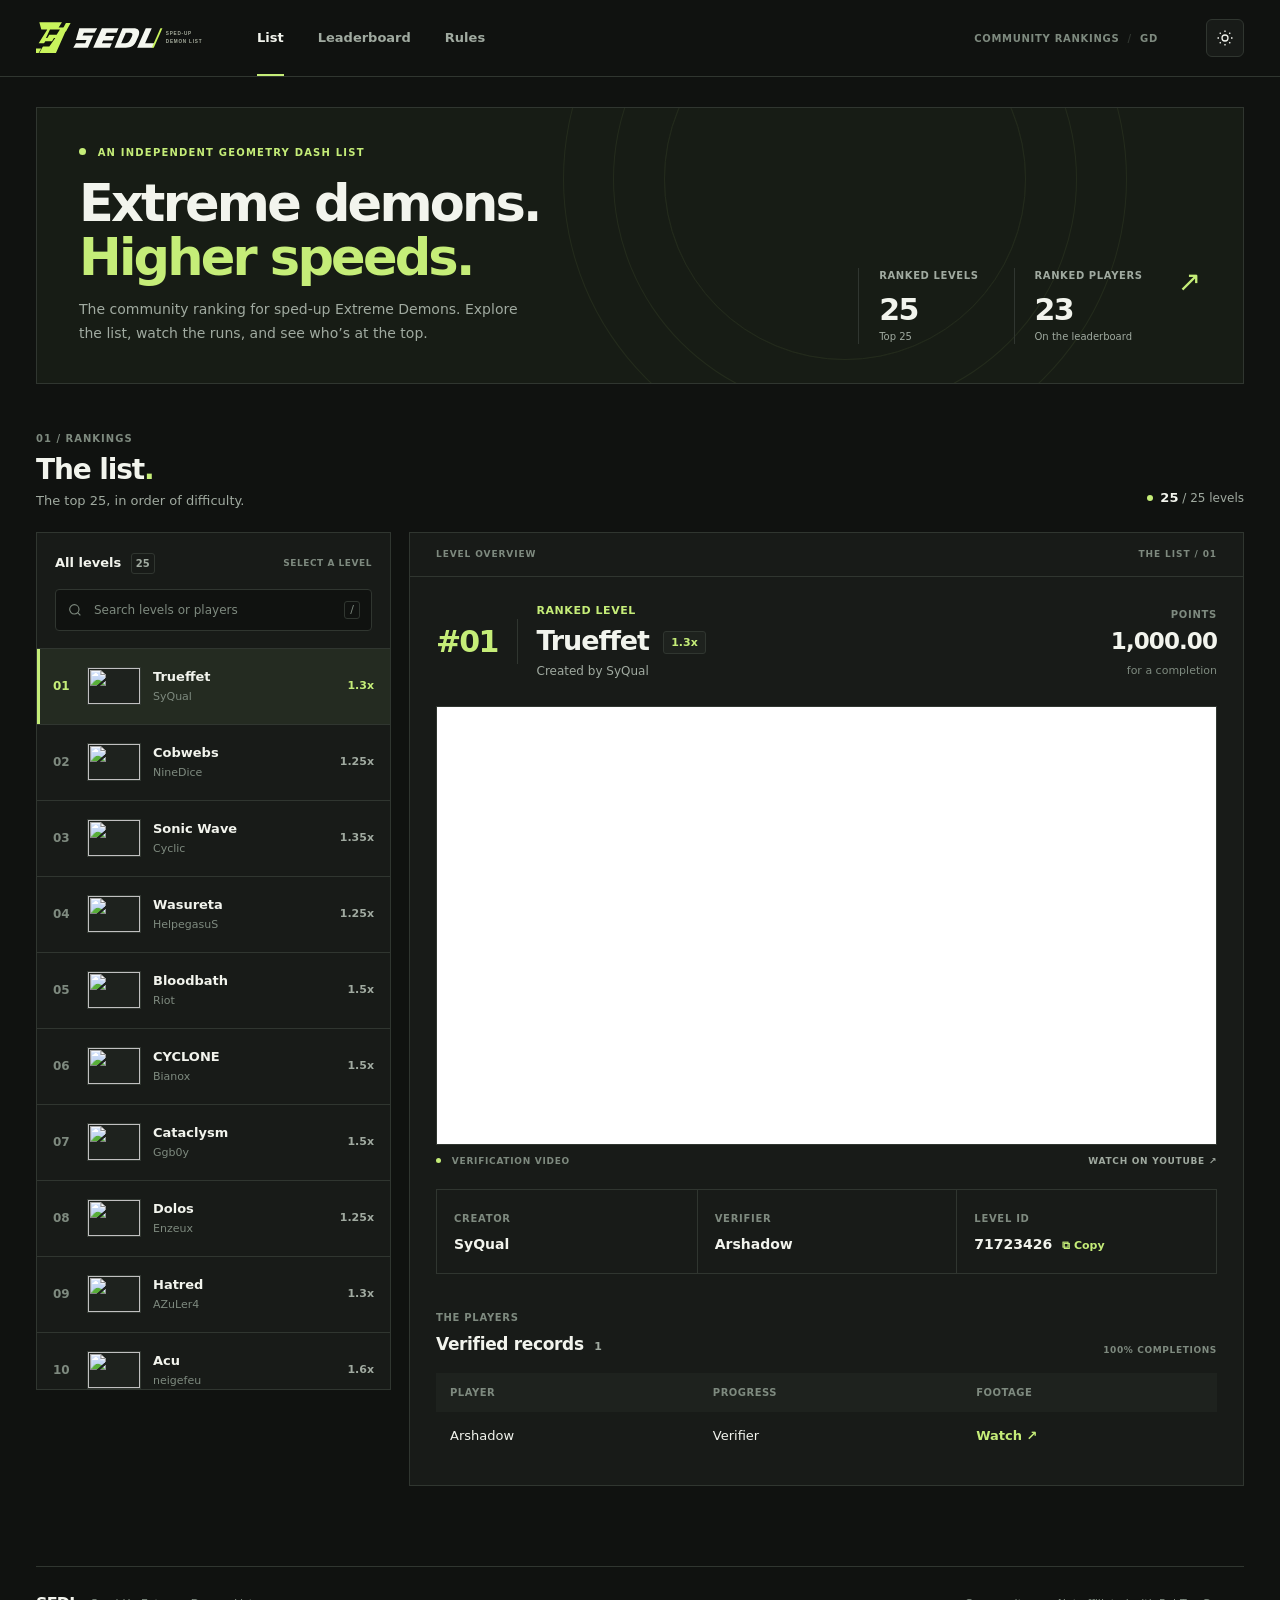
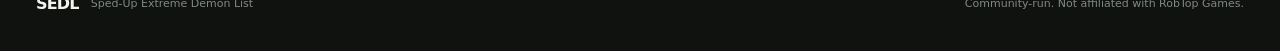
==== commit cafa9f36: "Refresh rankings interface and improve navigation Co-authored-by: arena-agent <297053741+arena-agent" ====
--- a/index.html
+++ b/index.html
@@ -20,42 +20,50 @@
         <a href="#leaderboard" data-tab="leaderboard" class="nav-link">Leaderboard</a>
         <a href="#rules" data-tab="rules" class="nav-link">Rules</a>
       </nav>
+      <span class="header-caption">COMMUNITY RANKINGS <span> / </span> GD</span>
       <button class="icon-button theme-toggle" id="theme-toggle" type="button" aria-label="Switch to light theme" title="Switch theme"><svg class="sun-icon" viewBox="0 0 24 24" fill="none" stroke="currentColor" stroke-width="1.7" aria-hidden="true"><circle cx="12" cy="12" r="4"/><path d="M12 2v2m0 16v2M2 12h2m16 0h2M4.93 4.93l1.42 1.42m11.3 11.3 1.42 1.42m0-14.14-1.42 1.42M6.35 17.65l-1.42 1.42"/></svg><svg class="moon-icon" viewBox="0 0 24 24" fill="none" stroke="currentColor" stroke-width="1.7" aria-hidden="true"><path d="M20.5 14.4A8.5 8.5 0 0 1 9.6 3.5 8.5 8.5 0 1 0 20.5 14.4Z"/></svg></button>
     </div>
   </header>
   <main class="shell">
     <section class="intro">
-      <p class="eyebrow">GEOMETRY DASH COMMUNITY</p>
-      <h1>Sped-Up Extreme Demon List</h1>
-      <p>A ranking of the top 25 sped-up Extreme Demons and the players who complete them.</p>
+      <div class="intro-copy">
+        <p class="eyebrow"><span class="status-dot"></span> AN INDEPENDENT GEOMETRY DASH LIST</p>
+        <h1>Extreme demons.<br><span>Higher speeds.</span></h1>
+        <p>The community ranking for sped-up Extreme Demons. Explore the list, watch the runs, and see who’s at the top.</p>
+      </div>
+      <div class="intro-stats" aria-label="List overview">
+        <div><span>RANKED LEVELS</span><strong id="overview-levels">—</strong><small>Top 25</small></div>
+        <div><span>RANKED PLAYERS</span><strong id="overview-players">—</strong><small>On the leaderboard</small></div>
+        <div class="intro-stats-mark" aria-hidden="true">↗</div>
+      </div>
     </section>
     <div class="demo-notice" id="demo-notice" hidden><span><strong>Sample data.</strong> Some entries are marked as examples.</span></div>
     <section id="view-list" class="view" aria-labelledby="list-heading">
-      <div class="section-heading"><div><h2 id="list-heading">The list</h2><p>Browse the rankings and select a level for details.</p></div><div class="list-count"><strong id="level-count">0</strong><span> / 25 levels</span></div></div>
+      <div class="section-heading"><div><p class="section-overline">01 / RANKINGS</p><h2 id="list-heading">The list<span class="accent-period">.</span></h2><p>The top 25, in order of difficulty.</p></div><div class="list-count"><span class="count-dot"></span><strong id="level-count">0</strong><span> / 25 levels</span></div></div>
       <div class="list-layout">
         <aside class="level-sidebar" aria-label="Ranked levels">
-          <div class="sidebar-top"><div class="panel-label">Rankings <span id="sidebar-count">0</span></div><label class="search-box"><svg viewBox="0 0 24 24" fill="none" stroke="currentColor" stroke-width="1.7" aria-hidden="true"><circle cx="11" cy="11" r="7"/><path d="m16 16 4 4"/></svg><span class="sr-only">Search levels</span><input id="search" type="search" placeholder="Search levels or players" autocomplete="off"><span class="search-shortcut">/</span></label></div>
+          <div class="sidebar-top"><div class="sidebar-title"><div class="panel-label">All levels <span id="sidebar-count">0</span></div><span class="sidebar-hint">SELECT A LEVEL</span></div><label class="search-box"><svg viewBox="0 0 24 24" fill="none" stroke="currentColor" stroke-width="1.7" aria-hidden="true"><circle cx="11" cy="11" r="7"/><path d="m16 16 4 4"/></svg><span class="sr-only">Search levels</span><input id="search" type="search" placeholder="Search levels or players" autocomplete="off"><span class="search-shortcut">/</span></label></div>
           <div class="level-list" id="level-list" aria-live="polite"><div class="empty-state">Loading levels…</div></div>
         </aside>
         <div id="level-detail" class="detail-panel" aria-live="polite"><div class="empty-state">Loading level details…</div></div>
       </div>
     </section>
     <section id="view-leaderboard" class="view" aria-labelledby="leaderboard-heading" hidden>
-      <div class="section-heading"><div><h2 id="leaderboard-heading">Leaderboard</h2><p>Players ranked by the points earned from their completions.</p></div><div class="list-count"><strong id="player-count">0</strong><span> players</span></div></div>
-      <div class="leaderboard-panel"><div class="table-heading"><div><span class="panel-label">Standings</span><p>Select a player to see their completed levels.</p></div><span class="formula-tag">Points = 1000 × e<sup>−0.05 × (rank − 1)</sup></span></div><div class="table-scroll"><table class="standings-table"><thead><tr><th>Rank</th><th>Player</th><th>Completions</th><th>Points</th><th><span class="sr-only">View player</span></th></tr></thead><tbody id="leaderboard-body"></tbody></table></div></div>
+      <div class="section-heading"><div><p class="section-overline">02 / STANDINGS</p><h2 id="leaderboard-heading">Leaderboard<span class="accent-period">.</span></h2><p>Players ranked by the points earned from their completions.</p></div><div class="list-count"><strong id="player-count">0</strong><span> players</span></div></div>
+      <div class="leaderboard-panel"><div class="table-heading"><div><span class="panel-label">Player standings</span><p>Select a player to see their completed levels.</p></div><label class="search-box player-search"><svg viewBox="0 0 24 24" fill="none" stroke="currentColor" stroke-width="1.7" aria-hidden="true"><circle cx="11" cy="11" r="7"/><path d="m16 16 4 4"/></svg><span class="sr-only">Search players</span><input id="player-search" type="search" placeholder="Search players" autocomplete="off"></label></div><div class="table-scroll"><table class="standings-table"><thead><tr><th>Rank</th><th>Player</th><th>Completions</th><th>Points</th><th><span class="sr-only">View player</span></th></tr></thead><tbody id="leaderboard-body"></tbody></table></div><div class="leaderboard-footer">Points per level = 1000 × e<sup>−0.05 × (rank − 1)</sup></div></div>
     </section>
     <section id="view-rules" class="view" aria-labelledby="rules-heading" hidden>
-      <div class="section-heading"><div><h2 id="rules-heading">Rules &amp; guidelines</h2><p>Information for players submitting a level or record.</p></div></div>
+      <div class="section-heading"><div><p class="section-overline">03 / INFORMATION</p><h2 id="rules-heading">Rules &amp; guidelines<span class="accent-period">.</span></h2><p>Information for players submitting a level or record.</p></div></div>
       <div class="rules-intro"><div><strong>Rules are not finalized</strong><p>These are starter guidelines. List staff should publish the exact minimum speed, allowed increments, and submission process before accepting records.</p></div></div>
       <div class="rules-grid">
-        <article class="rule-card"><h3>Speed requirements</h3><p>Submissions must be completed above the original level's intended speed. The minimum multiplier and permitted increments are to be determined by list staff. Include the exact multiplier with every submission.</p></article>
-        <article class="rule-card"><h3>Verification</h3><p>The verifier is the first player to complete the submitted version at its listed speed under the list's rules. A verifier's completion counts toward their leaderboard points.</p></article>
-        <article class="rule-card"><h3>MegaHack &amp; timewarp</h3><p>Disclose the tools and settings used in your run, including MegaHack and any timewarp or speed-modifying features. List staff must define which versions, settings, and modifications are permitted.</p></article>
-        <article class="rule-card"><h3>Raw footage</h3><p>Provide unedited raw footage of the complete run, including the level and speed settings, along with a publicly accessible video. Additional evidence may be requested by list staff.</p></article>
+        <article class="rule-card"><span class="rule-number">01</span><h3>Speed requirements</h3><p>Submissions must be completed above the original level's intended speed. The minimum multiplier and permitted increments are to be determined by list staff. Include the exact multiplier with every submission.</p></article>
+        <article class="rule-card"><span class="rule-number">02</span><h3>Verification</h3><p>The verifier is the first player to complete the submitted version at its listed speed under the list's rules. A verifier's completion counts toward their leaderboard points.</p></article>
+        <article class="rule-card"><span class="rule-number">03</span><h3>MegaHack &amp; timewarp</h3><p>Disclose the tools and settings used in your run, including MegaHack and any timewarp or speed-modifying features. List staff must define which versions, settings, and modifications are permitted.</p></article>
+        <article class="rule-card"><span class="rule-number">04</span><h3>Raw footage</h3><p>Provide unedited raw footage of the complete run, including the level and speed settings, along with a publicly accessible video. Additional evidence may be requested by list staff.</p></article>
       </div>
     </section>
   </main>
-  <footer class="site-footer shell"><span>SEDL <span class="footer-separator">/</span> Sped-Up Extreme Demon List</span><span>Not affiliated with RobTop Games.</span></footer>
+  <footer class="site-footer shell"><div><strong>SEDL</strong><span>Sped-Up Extreme Demon List</span></div><span>Community-run. Not affiliated with RobTop Games.</span></footer>
   <dialog id="player-dialog" class="player-dialog" aria-labelledby="dialog-title"><div class="modal-header"><div><p class="modal-label">PLAYER COMPLETIONS</p><h2 id="dialog-title"></h2><p id="dialog-summary"></p></div><button class="icon-button" id="close-dialog" aria-label="Close player details">✕</button></div><div id="player-completions" class="player-completions"></div></dialog>
   <div id="toast" class="toast" role="status" aria-live="polite"></div>
 </body>
--- a/css/style.css
+++ b/css/style.css
@@ -1,4 +1,14 @@
-:root{color-scheme:dark;--bg:#121416;--surface:#1a1d20;--subtle:#202428;--line:#30353a;--text:#eff1ed;--muted:#a0a8a3;--faint:#79827d;--accent:#b7df76;--accent-text:#17200e;--hover:#252b25;--shadow:0 20px 60px #0008}
-html[data-theme=light]{color-scheme:light;--bg:#f5f6f3;--surface:#fff;--subtle:#f1f3ef;--line:#dce1da;--text:#202820;--muted:#647065;--faint:#7d897d;--accent:#4e762d;--accent-text:#fff;--hover:#f0f5eb;--shadow:0 20px 60px #16221625}
-*{box-sizing:border-box}html{scroll-behavior:smooth}body{margin:0;background:var(--bg);color:var(--text);font:14px/1.5 system-ui,-apple-system,BlinkMacSystemFont,"Segoe UI",sans-serif;transition:background .2s,color .2s}button,input{font:inherit}button{cursor:pointer}a{color:inherit}button:focus-visible,a:focus-visible,input:focus-visible{outline:2px solid var(--accent);outline-offset:3px}.shell{width:min(1120px,calc(100% - 64px));margin-inline:auto}.site-header{background:var(--surface);border-bottom:1px solid var(--line)}.header-inner{height:72px;display:flex;align-items:center;gap:48px}.brand{display:flex;flex:none}.brand img{width:174px;height:43px;object-fit:contain;object-position:left}html[data-theme=light] .brand img{filter:brightness(.4)}.main-nav{display:flex;gap:28px;align-self:stretch;flex:1}.nav-link{display:flex;align-items:center;position:relative;color:var(--muted);text-decoration:none;font-weight:600;font-size:13px}.nav-link:hover,.nav-link.active{color:var(--text)}.nav-link.active:after{content:'';position:absolute;bottom:0;left:0;right:0;height:2px;background:var(--accent)}.icon-button{display:grid;place-items:center;width:38px;height:38px;border:1px solid var(--line);border-radius:6px;background:var(--surface);color:var(--text)}.icon-button:hover{background:var(--subtle)}.icon-button svg{width:18px;height:18px}.moon-icon{display:none}html[data-theme=light] .moon-icon{display:block}html[data-theme=light] .sun-icon{display:none}.intro{padding:55px 0 48px;border-bottom:1px solid var(--line)}.eyebrow{margin:0 0 10px;color:var(--accent);font-size:11px;font-weight:700;letter-spacing:.09em}.intro h1{font-size:clamp(27px,4vw,39px);line-height:1.15;letter-spacing:-.035em;margin:0 0 12px}.intro>p:last-child,.section-heading p{color:var(--muted);margin:0}.demo-notice,.rules-intro{background:var(--surface);border:1px solid var(--line);border-left:3px solid var(--accent);padding:15px 18px;color:var(--muted);font-size:13px}.demo-notice{margin-top:24px}.demo-notice strong,.rules-intro strong{color:var(--text)}.section-heading{display:flex;align-items:end;justify-content:space-between;gap:20px;margin:38px 0 20px}.section-heading h2{font-size:23px;letter-spacing:-.025em;margin:0 0 4px}.section-heading p{font-size:13px}.list-count{font-size:13px;color:var(--muted);white-space:nowrap}.list-count strong{color:var(--text);font-size:16px}.list-layout{display:grid;grid-template-columns:320px minmax(0,1fr);gap:16px;align-items:start}.level-sidebar,.detail-panel,.leaderboard-panel{border:1px solid var(--line);border-radius:7px;background:var(--surface);overflow:hidden}.sidebar-top{padding:18px;border-bottom:1px solid var(--line)}.panel-label{font-weight:700;font-size:13px}.panel-label span{color:var(--faint);margin-left:5px;font-weight:400}.search-box{margin-top:14px;height:40px;display:flex;align-items:center;gap:9px;padding:0 10px;background:var(--bg);border:1px solid var(--line);border-radius:5px;color:var(--faint)}.search-box:focus-within{border-color:var(--accent)}.search-box svg{width:16px;height:16px;flex:none}.search-box input{background:none;border:0;outline:0;color:var(--text);width:100%;min-width:0;font-size:13px}.search-box input::placeholder{color:var(--faint)}.search-shortcut{border:1px solid var(--line);border-radius:3px;padding:0 5px;font-size:11px}.level-list{min-height:120px}.level-item{width:100%;display:flex;align-items:center;text-align:left;gap:12px;background:none;color:var(--text);border:0;border-bottom:1px solid var(--line);padding:14px 18px;position:relative}.level-item:last-child{border-bottom:0}.level-item:hover,.level-item.active{background:var(--hover)}.level-item.active:before{content:'';position:absolute;left:0;top:0;bottom:0;width:3px;background:var(--accent)}.level-rank{font-weight:700;font-size:12px;color:var(--faint);width:30px}.level-item.active .level-rank{color:var(--accent)}.level-info{min-width:0;flex:1}.level-name{font-weight:700;display:block;white-space:nowrap;overflow:hidden;text-overflow:ellipsis}.level-creator{display:block;color:var(--muted);font-size:12px;margin-top:3px}.level-arrow{color:var(--faint)}.detail-panel{min-height:410px}.detail-head{padding:26px 28px 22px;display:flex;justify-content:space-between;gap:16px}.detail-rank{color:var(--accent);font-weight:700;font-size:12px}.detail-title{font-size:26px;letter-spacing:-.03em;line-height:1.2;margin:8px 0}.detail-subtitle{color:var(--muted);font-size:13px}.speed-badge{display:inline-block;margin-left:6px;color:var(--accent);border:1px solid var(--line);border-radius:4px;background:var(--subtle);padding:3px 7px;vertical-align:middle;font-size:11px;font-weight:700;letter-spacing:0}.points-box{text-align:right;flex:none}.points-box strong{display:block;font-size:21px;color:var(--accent)}.detail-label{color:var(--faint);font-size:10px;font-weight:700;letter-spacing:.05em}.detail-body{padding:0 28px 28px}.video-wrap{width:100%;aspect-ratio:16/9;background:#111;position:relative;overflow:hidden;border:1px solid var(--line);border-radius:5px}.video-wrap iframe{width:100%;height:100%;border:0}.video-placeholder{height:100%;display:flex;justify-content:center;align-items:center;color:#9ca49b;background:#171b18}.video-emblem,.video-corner{display:none}.video-label{font-size:12px}.details-grid{display:grid;grid-template-columns:repeat(3,1fr);border:1px solid var(--line);border-radius:5px;margin-top:18px}.detail-stat{padding:14px;min-width:0}.detail-stat+.detail-stat{border-left:1px solid var(--line)}.detail-value{display:block;font-weight:600;margin-top:4px;overflow-wrap:anywhere}.copy-button{border:0;background:none;color:var(--accent);padding:2px 5px;font-size:12px}.copy-button:hover{text-decoration:underline}.records-header{display:flex;align-items:center;justify-content:space-between;margin:28px 0 12px}.records-header h3{font-size:16px;margin:0}.records-header span{color:var(--muted);font-size:11px}.accent-period{color:var(--accent)}.table-scroll{overflow-x:auto}table{border-collapse:collapse;width:100%;text-align:left}.records-table th,.standings-table th{color:var(--muted);font-size:11px;padding:11px 12px;background:var(--subtle);white-space:nowrap;font-weight:600}.records-table td,.standings-table td{border-bottom:1px solid var(--line);padding:13px 12px;font-size:13px}.records-table tr:last-child td{border-bottom:0}.record-link{color:var(--accent);text-decoration:none}.record-link:hover{text-decoration:underline}.empty-state{padding:36px 20px;text-align:center;color:var(--muted);font-size:13px}.empty-detail{min-height:410px;display:grid;place-items:center}.table-heading{display:flex;align-items:center;justify-content:space-between;gap:15px;padding:20px 24px}.table-heading p{color:var(--muted);font-size:12px;margin:4px 0 0}.formula-tag{color:var(--muted);font-size:11px;white-space:nowrap}.standings-table th,.standings-table td{padding:14px 24px}.standings-table tbody tr[data-player]{cursor:pointer}.standings-table tbody tr[data-player]:hover{background:var(--hover)}.standings-table td:first-child{color:var(--accent);font-weight:700}.standings-table td:nth-child(2){font-weight:700}.standings-table td:last-child{text-align:right;color:var(--accent)}.rules-intro p{margin:5px 0 0}.rules-grid{display:grid;grid-template-columns:repeat(2,1fr);gap:16px;margin-top:16px}.rule-card{background:var(--surface);border:1px solid var(--line);border-radius:7px;padding:23px}.rule-card h3{font-size:16px;margin:0 0 9px}.rule-card p{color:var(--muted);margin:0;line-height:1.7}.site-footer{border-top:1px solid var(--line);margin-top:80px;padding:24px 0 30px;display:flex;justify-content:space-between;gap:20px;color:var(--faint);font-size:12px}.footer-separator{margin:0 5px;color:var(--line)}.player-dialog{border:1px solid var(--line);border-radius:8px;background:var(--surface);color:var(--text);width:min(520px,calc(100% - 32px));max-height:80vh;padding:26px;box-shadow:var(--shadow)}.player-dialog::backdrop{background:#000b}.modal-header{display:flex;justify-content:space-between;gap:15px}.modal-header h2{font-size:25px;margin:4px 0}.modal-header p{color:var(--muted);margin:0}.modal-label{font-size:10px;font-weight:700;letter-spacing:.05em}.player-completions{margin-top:24px}.completion-row{display:flex;align-items:center;gap:14px;border-top:1px solid var(--line);padding:14px 0}.completion-name{flex:1;font-weight:700}.completion-points{color:var(--accent);font-size:12px;font-weight:700}.toast{position:fixed;bottom:24px;left:50%;transform:translate(-50%,20px);background:var(--accent);color:var(--accent-text);padding:10px 16px;border-radius:5px;font-weight:700;font-size:12px;opacity:0;pointer-events:none;transition:.2s;z-index:10}.toast.visible{opacity:1;transform:translate(-50%,0)}[hidden]{display:none!important}.sr-only{position:absolute;width:1px;height:1px;padding:0;margin:-1px;overflow:hidden;clip:rect(0,0,0,0);white-space:nowrap;border:0}
-@media(max-width:750px){.shell{width:calc(100% - 32px)}.header-inner{height:auto;min-height:66px;flex-wrap:wrap;gap:0}.brand{flex:1}.brand img{width:155px}.theme-toggle{order:2}.main-nav{order:3;width:100%;height:44px;justify-content:center;flex:none;gap:32px}.intro{padding:38px 0}.list-layout{grid-template-columns:1fr}.level-list{max-height:325px;overflow:auto}.detail-head{padding:22px 20px}.detail-body{padding:0 20px 22px}.details-grid{grid-template-columns:1fr}.detail-stat+.detail-stat{border-left:0;border-top:1px solid var(--line)}.detail-stat{padding:11px 14px}.rules-grid{grid-template-columns:1fr}.site-footer{flex-direction:column;gap:5px;margin-top:55px}.table-heading{align-items:start;flex-direction:column}.standings-table th,.standings-table td{padding:13px}.section-heading{align-items:start}.section-heading h2{font-size:21px}}
+:root{color-scheme:dark;--bg:#101210;--surface:#181b18;--subtle:#1e221e;--line:#303630;--text:#f2f4ed;--muted:#a0aaa0;--faint:#7e8a7f;--accent:#c5ed78;--accent-text:#17200d;--hover:#242b21;--hero:#171c15;--shadow:0 20px 60px #0008}
+html[data-theme=light]{color-scheme:light;--bg:#f2f4ef;--surface:#fff;--subtle:#f3f5f0;--line:#dce2d8;--text:#1b251c;--muted:#626f63;--faint:#768476;--accent:#567b2a;--accent-text:#fff;--hover:#edf3e6;--hero:#e7eddf;--shadow:0 20px 60px #16221625}
+*{box-sizing:border-box}html{scroll-behavior:smooth}body{margin:0;background:var(--bg);color:var(--text);font:14px/1.5 system-ui,-apple-system,BlinkMacSystemFont,"Segoe UI",sans-serif;transition:background .2s,color .2s}button,input{font:inherit}button{cursor:pointer}a{color:inherit}button:focus-visible,a:focus-visible,input:focus-visible{outline:2px solid var(--accent);outline-offset:3px}.shell{width:min(1260px,calc(100% - 72px));margin-inline:auto}
+.site-header{background:var(--bg);border-bottom:1px solid var(--line)}.header-inner{height:76px;display:flex;align-items:center;gap:48px}.brand{display:flex;flex:none}.brand img{width:173px;height:43px;object-fit:contain;object-position:left}html[data-theme=light] .brand img{filter:brightness(.4)}.main-nav{display:flex;gap:34px;align-self:stretch;flex:1}.nav-link{display:flex;align-items:center;position:relative;color:var(--muted);text-decoration:none;font-weight:600;font-size:13px}.nav-link:hover,.nav-link.active{color:var(--text)}.nav-link.active:after{content:'';position:absolute;bottom:0;left:0;right:0;height:2px;background:var(--accent)}.header-caption{font-size:10px;font-weight:700;letter-spacing:.07em;color:var(--faint);white-space:nowrap}.header-caption span{color:var(--line);padding:0 4px}.icon-button{display:grid;place-items:center;width:38px;height:38px;border:1px solid var(--line);border-radius:6px;background:var(--surface);color:var(--text)}.icon-button:hover{border-color:var(--faint)}.icon-button svg{width:18px;height:18px}.moon-icon{display:none}html[data-theme=light] .moon-icon{display:block}html[data-theme=light] .sun-icon{display:none}
+.intro{min-height:259px;margin-top:30px;padding:37px 42px;display:flex;align-items:end;justify-content:space-between;gap:45px;border:1px solid var(--line);background:var(--hero);position:relative;overflow:hidden}.intro:after{content:'';position:absolute;top:-110px;right:18%;width:360px;height:360px;border:1px solid var(--accent);border-radius:50%;opacity:.07;box-shadow:0 0 0 50px var(--hero),0 0 0 51px var(--accent),0 0 0 100px var(--hero),0 0 0 101px var(--accent);pointer-events:none}.intro-copy,.intro-stats{position:relative;z-index:1}.intro-copy{max-width:590px}.eyebrow,.section-overline{margin:0;color:var(--accent);font-size:10px;font-weight:750;letter-spacing:.12em}.status-dot,.count-dot,.caption-dot{display:inline-block;width:7px;height:7px;border-radius:50%;background:var(--accent);margin-right:7px;vertical-align:1px}.intro h1{font-size:clamp(35px,4vw,51px);line-height:1.05;letter-spacing:-.055em;margin:17px 0 14px}.intro h1 span{color:var(--accent)}.intro-copy>p:last-child{color:var(--muted);margin:0;max-width:450px;line-height:1.7}.intro-stats{display:flex;align-items:end;gap:35px;padding-bottom:2px;flex:none}.intro-stats>div:not(.intro-stats-mark){border-left:1px solid var(--line);padding-left:20px;min-width:110px}.intro-stats span,.intro-stats small{display:block;font-size:10px;color:var(--muted)}.intro-stats span{font-weight:700;letter-spacing:.06em;white-space:nowrap}.intro-stats strong{display:block;font-size:30px;line-height:1.3;letter-spacing:-.05em;margin-top:7px}.intro-stats-mark{color:var(--accent);font-size:28px;align-self:start;line-height:1}
+.demo-notice,.rules-intro{background:var(--surface);border:1px solid var(--line);border-left:3px solid var(--accent);padding:15px 18px;color:var(--muted);font-size:13px}.demo-notice{margin-top:24px}.demo-notice strong,.rules-intro strong{color:var(--text)}.section-heading{display:flex;align-items:end;justify-content:space-between;gap:20px;margin:47px 0 21px}.section-overline{color:var(--faint);font-size:10px;letter-spacing:.1em}.section-heading h2{font-size:28px;letter-spacing:-.04em;line-height:1.2;margin:7px 0 5px}.section-heading>div>p:last-child{font-size:13px;color:var(--muted);margin:0}.accent-period{color:var(--accent)}.list-count{font-size:12px;color:var(--muted);white-space:nowrap;padding-bottom:3px}.list-count strong{color:var(--text);font-size:13px}.count-dot{width:6px;height:6px}
+.list-layout{display:grid;grid-template-columns:355px minmax(0,1fr);gap:18px;align-items:start}.level-sidebar,.detail-panel,.leaderboard-panel{border:1px solid var(--line);background:var(--surface);overflow:hidden}.sidebar-top{padding:20px 18px 17px;border-bottom:1px solid var(--line)}.sidebar-title{display:flex;justify-content:space-between;align-items:center}.panel-label{font-weight:750;font-size:13px}.panel-label span{display:inline-grid;place-items:center;margin-left:5px;color:var(--muted);font-size:10px;border:1px solid var(--line);border-radius:3px;min-width:24px;height:21px}.sidebar-hint{font-size:9px;color:var(--faint);letter-spacing:.06em;font-weight:700}.search-box{margin-top:15px;height:42px;display:flex;align-items:center;gap:9px;padding:0 11px;background:var(--bg);border:1px solid var(--line);border-radius:4px;color:var(--faint)}.search-box:focus-within{border-color:var(--accent)}.search-box svg{width:16px;height:16px;flex:none}.search-box input{background:none;border:0;outline:0;color:var(--text);width:100%;min-width:0;font-size:12px}.search-box input::placeholder{color:var(--faint)}.search-shortcut{border:1px solid var(--line);border-radius:3px;padding:0 5px;font-size:11px}.level-list{min-height:120px;max-height:740px;overflow-y:auto;scrollbar-color:var(--line) transparent;scrollbar-width:thin}.level-item{width:100%;min-height:76px;display:flex;align-items:center;text-align:left;gap:12px;background:none;color:var(--text);border:0;border-bottom:1px solid var(--line);padding:12px 16px;position:relative}.level-item:last-child{border-bottom:0}.level-item:hover,.level-item.active{background:var(--hover)}.level-item.active:before{content:'';position:absolute;left:0;top:0;bottom:0;width:3px;background:var(--accent)}.level-rank{font-weight:750;font-size:12px;color:var(--faint);width:22px;flex:none;font-variant-numeric:tabular-nums}.level-item.active .level-rank{color:var(--accent)}.level-thumb{width:54px;height:38px;overflow:hidden;flex:none;background:var(--subtle);border:1px solid var(--line)}.level-thumb img{display:block;width:100%;height:100%;object-fit:cover}.level-info{min-width:0;flex:1}.level-name{font-weight:700;display:block;white-space:nowrap;overflow:hidden;text-overflow:ellipsis;font-size:13px}.level-creator{display:block;color:var(--faint);font-size:11px;margin-top:3px;white-space:nowrap;overflow:hidden;text-overflow:ellipsis}.list-speed{color:var(--muted);font-weight:700;font-size:11px;white-space:nowrap}.level-item.active .list-speed{color:var(--accent)}
+.detail-panel{min-height:410px;scroll-margin-top:18px}.detail-topline{display:flex;justify-content:space-between;gap:10px;color:var(--faint);font-size:9px;letter-spacing:.1em;font-weight:700;padding:15px 26px;border-bottom:1px solid var(--line)}.detail-head{padding:26px;display:flex;justify-content:space-between;gap:16px;align-items:center}.detail-heading-group{display:flex;align-items:center;gap:19px;min-width:0}.detail-heading-group>div{min-width:0}.detail-title{overflow-wrap:anywhere}.detail-rank-large{color:var(--accent);font-size:30px;font-weight:800;letter-spacing:-.06em;padding-right:19px;border-right:1px solid var(--line)}.detail-rank{color:var(--accent);font-weight:750;font-size:11px;letter-spacing:.05em}.detail-title{font-size:27px;letter-spacing:-.04em;line-height:1.2;margin:5px 0}.detail-subtitle{color:var(--muted);font-size:12px}.speed-badge{display:inline-block;margin-left:6px;color:var(--accent);border:1px solid var(--line);border-radius:3px;background:var(--subtle);padding:4px 7px;vertical-align:middle;font-size:11px;font-weight:750;letter-spacing:0}.points-box{text-align:right;flex:none}.points-box strong{display:block;font-size:23px;letter-spacing:-.04em;font-variant-numeric:tabular-nums}.points-caption{font-size:11px;color:var(--faint)}.detail-label{color:var(--faint);font-size:10px;font-weight:750;letter-spacing:.07em}.detail-body{padding:0 26px 26px}.video-wrap{width:100%;aspect-ratio:16/9;background:#0c0e0c;position:relative;overflow:hidden;border:1px solid var(--line)}.video-wrap iframe{width:100%;height:100%;border:0}.video-placeholder{height:100%;display:flex;justify-content:center;align-items:center;color:#9ca49b;background:#171b18}.video-emblem,.video-corner{display:none}.video-label{font-size:12px}.video-caption{display:flex;justify-content:space-between;color:var(--faint);font-size:9px;letter-spacing:.08em;font-weight:700;padding:10px 0}.video-caption a{color:var(--muted);text-decoration:none}.video-caption a:hover{color:var(--accent)}.caption-dot{width:5px;height:5px}.details-grid{display:grid;grid-template-columns:repeat(3,1fr);border:1px solid var(--line);margin-top:10px}.detail-stat{padding:17px;min-width:0}.detail-stat+.detail-stat{border-left:1px solid var(--line)}.detail-value{display:block;font-weight:650;margin-top:6px;overflow-wrap:anywhere}.copy-button{border:0;background:none;color:var(--accent);padding:2px 5px;font-size:11px}.copy-button:hover{text-decoration:underline}.records-header{display:flex;align-items:end;justify-content:space-between;margin:32px 0 15px}.records-header h3{font-size:17px;letter-spacing:-.02em;margin:5px 0 0}.records-header>span{color:var(--faint);font-size:9px;font-weight:700;letter-spacing:.07em}.record-count{font-size:11px;color:var(--muted);font-weight:600;margin-left:5px}.table-scroll{overflow-x:auto}table{border-collapse:collapse;width:100%;text-align:left}.records-table th,.standings-table th{color:var(--faint);font-size:10px;letter-spacing:.05em;padding:12px 14px;background:var(--subtle);white-space:nowrap;font-weight:700}.records-table td,.standings-table td{border-bottom:1px solid var(--line);padding:14px;font-size:13px}.records-table tr:last-child td{border-bottom:0}.record-link{color:var(--accent);text-decoration:none;font-weight:650}.record-link:hover{text-decoration:underline}.empty-state{padding:36px 20px;text-align:center;color:var(--muted);font-size:13px}.empty-detail{min-height:410px;display:grid;place-items:center}
+.table-heading{display:flex;align-items:center;justify-content:space-between;gap:15px;padding:22px 24px}.table-heading p{color:var(--muted);font-size:12px;margin:4px 0 0}.player-search{margin:0;width:220px}.standings-table th,.standings-table td{padding:13px 24px}.standings-table tbody tr:hover{background:var(--hover)}.standing-rank{color:var(--faint);font-weight:750;font-size:12px}.standing-rank.top-rank{color:var(--accent)}.player-button{border:0;padding:0;background:none;color:var(--text);font-weight:700;display:inline-flex;align-items:center;gap:12px;text-align:left}.player-button:hover{color:var(--accent)}.player-avatar{width:34px;height:34px;display:grid;place-items:center;background:var(--subtle);border:1px solid var(--line);color:var(--accent);font-weight:750}.player-arrow{color:var(--faint);font-size:12px}.standing-points{font-weight:700;font-variant-numeric:tabular-nums}.leaderboard-footer{padding:16px 24px;color:var(--faint);font-size:11px}
+.rules-intro p{margin:5px 0 0}.rules-grid{display:grid;grid-template-columns:repeat(2,1fr);gap:16px;margin-top:16px}.rule-card{background:var(--surface);border:1px solid var(--line);padding:25px}.rule-number{font-weight:750;font-size:11px;color:var(--accent)}.rule-card h3{font-size:17px;letter-spacing:-.02em;margin:20px 0 9px}.rule-card p{color:var(--muted);margin:0;line-height:1.75}.site-footer{border-top:1px solid var(--line);margin-top:80px;padding:25px 0 35px;display:flex;justify-content:space-between;align-items:center;gap:20px;color:var(--faint);font-size:11px}.site-footer div{display:flex;align-items:center;gap:12px}.site-footer strong{font-size:16px;color:var(--text);letter-spacing:-.05em}.player-dialog{border:1px solid var(--line);background:var(--surface);color:var(--text);width:min(540px,calc(100% - 32px));max-height:80vh;padding:26px;box-shadow:var(--shadow)}.player-dialog::backdrop{background:#000b}.modal-header{display:flex;justify-content:space-between;gap:15px}.modal-header h2{font-size:26px;letter-spacing:-.04em;margin:5px 0}.modal-header p{color:var(--muted);margin:0}.modal-label{font-size:10px;font-weight:750;letter-spacing:.08em}.player-completions{margin-top:24px}.completion-row{width:100%;background:none;color:var(--text);display:flex;text-align:left;align-items:center;gap:14px;border:0;border-top:1px solid var(--line);padding:15px 0}.completion-row:hover{color:var(--accent)}.completion-name{flex:1;font-weight:700}.completion-points{color:var(--accent);font-size:11px;font-weight:700;white-space:nowrap}.toast{position:fixed;bottom:24px;left:50%;transform:translate(-50%,20px);background:var(--accent);color:var(--accent-text);padding:10px 16px;border-radius:4px;font-weight:700;font-size:12px;opacity:0;pointer-events:none;transition:.2s;z-index:10}.toast.visible{opacity:1;transform:translate(-50%,0)}[hidden]{display:none!important}.sr-only{position:absolute;width:1px;height:1px;padding:0;margin:-1px;overflow:hidden;clip:rect(0,0,0,0);white-space:nowrap;border:0}
+@media(max-width:1050px){.header-caption{display:none}.intro-stats{gap:20px}.intro-stats-mark{display:none}.list-layout{grid-template-columns:310px minmax(0,1fr)}.level-thumb{width:46px;height:34px}}
+@media(max-width:750px){.shell{width:calc(100% - 32px)}.header-inner{height:auto;min-height:66px;flex-wrap:wrap;gap:0}.brand{flex:1}.brand img{width:155px}.theme-toggle{order:2}.main-nav{order:3;width:100%;height:44px;justify-content:center;flex:none;gap:32px}.intro{margin-top:16px;padding:28px 24px;min-height:0;display:block}.intro h1{font-size:38px}.intro-stats{margin-top:27px;gap:24px}.intro-stats>div:not(.intro-stats-mark){padding-left:12px;min-width:0}.intro-stats strong{font-size:23px}.intro-stats small{font-size:9px}.section-heading{margin-top:36px;align-items:end}.section-heading h2{font-size:25px}.list-layout{grid-template-columns:1fr}.level-list{max-height:320px}.level-thumb{width:54px;height:38px}.detail-topline{padding:13px 20px}.detail-head{padding:21px 20px}.detail-rank-large{font-size:25px;padding-right:13px}.detail-heading-group{gap:13px}.detail-title{font-size:22px}.points-box strong{font-size:19px}.detail-body{padding:0 20px 22px}.details-grid{grid-template-columns:1fr}.detail-stat+.detail-stat{border-left:0;border-top:1px solid var(--line)}.detail-stat{padding:12px 14px}.rules-grid{grid-template-columns:1fr}.site-footer{flex-direction:column;align-items:start;gap:6px;margin-top:55px}.table-heading{align-items:start;flex-direction:column}.player-search{width:100%}.standings-table th,.standings-table td{padding:13px}.records-header>span{font-size:8px}}
+@media(max-width:380px){.intro h1{font-size:32px}.detail-head{align-items:start;flex-direction:column}.points-box{text-align:left}.section-heading{align-items:start}.section-heading>div>p:last-child{font-size:12px}.completion-row{gap:8px}.completion-points{font-size:10px}}
+@media(prefers-reduced-motion:reduce){html{scroll-behavior:auto}*,*:before,*:after{transition-duration:.01ms!important;animation-duration:.01ms!important;animation-iteration-count:1!important}}
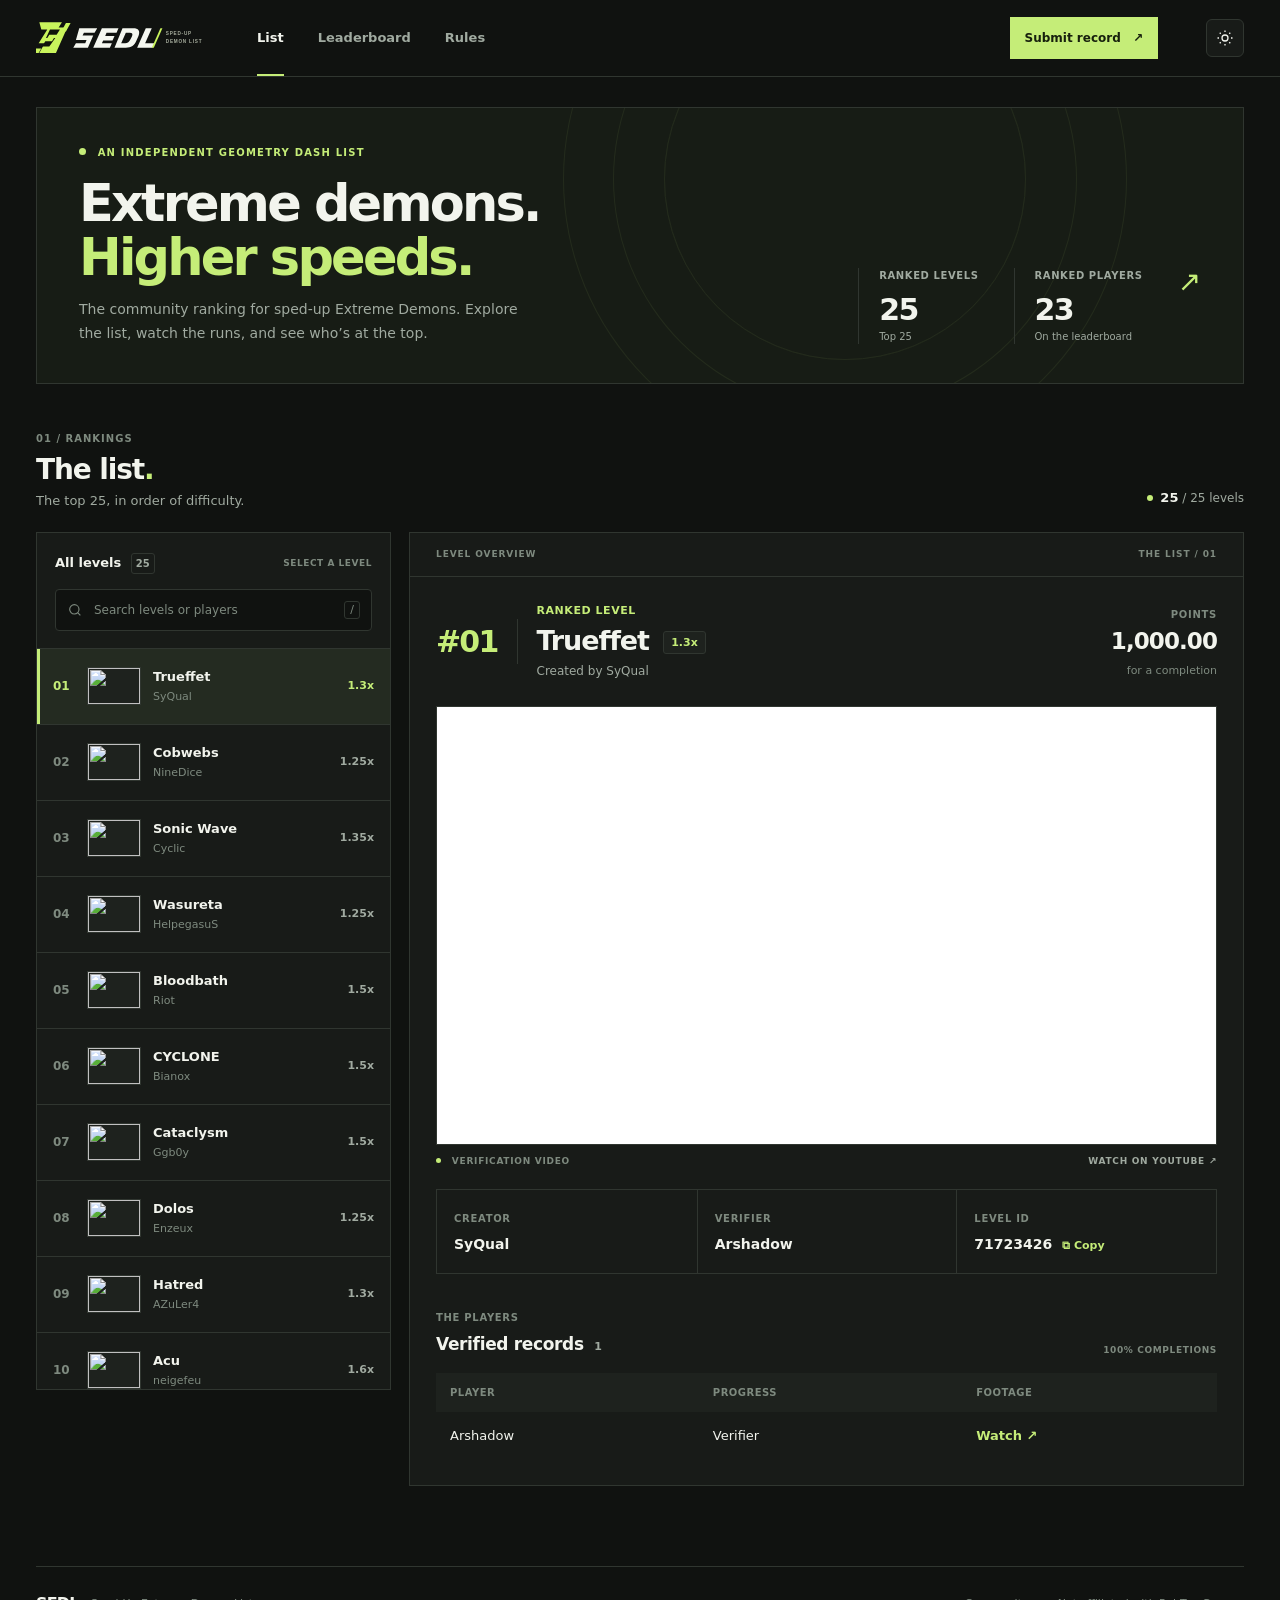
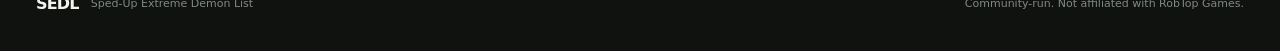
==== commit 8cc8b339: "Add private record submissions and staff review Co-authored-by: arena-agent <297053741+arena-agent@u" ====
--- a/index.html
+++ b/index.html
@@ -20,7 +20,7 @@
         <a href="#leaderboard" data-tab="leaderboard" class="nav-link">Leaderboard</a>
         <a href="#rules" data-tab="rules" class="nav-link">Rules</a>
       </nav>
-      <span class="header-caption">COMMUNITY RANKINGS <span> / </span> GD</span>
+      <button class="submit-trigger" id="open-submit" type="button">Submit record <span aria-hidden="true">↗</span></button>
       <button class="icon-button theme-toggle" id="theme-toggle" type="button" aria-label="Switch to light theme" title="Switch theme"><svg class="sun-icon" viewBox="0 0 24 24" fill="none" stroke="currentColor" stroke-width="1.7" aria-hidden="true"><circle cx="12" cy="12" r="4"/><path d="M12 2v2m0 16v2M2 12h2m16 0h2M4.93 4.93l1.42 1.42m11.3 11.3 1.42 1.42m0-14.14-1.42 1.42M6.35 17.65l-1.42 1.42"/></svg><svg class="moon-icon" viewBox="0 0 24 24" fill="none" stroke="currentColor" stroke-width="1.7" aria-hidden="true"><path d="M20.5 14.4A8.5 8.5 0 0 1 9.6 3.5 8.5 8.5 0 1 0 20.5 14.4Z"/></svg></button>
     </div>
   </header>
@@ -65,6 +65,22 @@
   </main>
   <footer class="site-footer shell"><div><strong>SEDL</strong><span>Sped-Up Extreme Demon List</span></div><span>Community-run. Not affiliated with RobTop Games.</span></footer>
   <dialog id="player-dialog" class="player-dialog" aria-labelledby="dialog-title"><div class="modal-header"><div><p class="modal-label">PLAYER COMPLETIONS</p><h2 id="dialog-title"></h2><p id="dialog-summary"></p></div><button class="icon-button" id="close-dialog" aria-label="Close player details">✕</button></div><div id="player-completions" class="player-completions"></div></dialog>
+  <dialog id="submit-dialog" class="submit-dialog" aria-labelledby="submit-title" aria-describedby="submit-description">
+    <div class="modal-header"><div><p class="modal-label">RECORD SUBMISSION</p><h2 id="submit-title">Submit a record<span class="accent-period">.</span></h2><p id="submit-description">Send your completion to the list team for review.</p></div><button class="icon-button" id="close-submit" type="button" aria-label="Close submission form">✕</button></div>
+    <form id="submit-form">
+      <label for="submit-level">Level <span aria-hidden="true">*</span></label>
+      <select id="submit-level" name="level" required disabled><option value="">Loading levels…</option></select>
+      <label for="submit-player">Player name <span aria-hidden="true">*</span></label>
+      <input id="submit-player" name="player" type="text" maxlength="64" required autocomplete="off" placeholder="Your in-game name">
+      <label for="submit-video">YouTube video URL <span aria-hidden="true">*</span></label>
+      <input id="submit-video" name="video" type="url" maxlength="500" required placeholder="https://youtube.com/watch?v=...">
+      <label for="submit-raw">Raw footage URL <small>OPTIONAL</small></label>
+      <input id="submit-raw" name="rawFootage" type="url" maxlength="500" placeholder="https://...">
+      <p class="form-note">Please make sure your links are accessible to the review team.</p>
+      <p id="submit-status" class="submit-status" role="status" aria-live="polite"></p>
+      <button class="submit-action" id="submit-action" type="submit" disabled>Send submission <span aria-hidden="true">↗</span></button>
+    </form>
+  </dialog>
   <div id="toast" class="toast" role="status" aria-live="polite"></div>
 </body>
 </html>
--- a/css/style.css
+++ b/css/style.css
@@ -12,3 +12,9 @@
 @media(max-width:750px){.shell{width:calc(100% - 32px)}.header-inner{height:auto;min-height:66px;flex-wrap:wrap;gap:0}.brand{flex:1}.brand img{width:155px}.theme-toggle{order:2}.main-nav{order:3;width:100%;height:44px;justify-content:center;flex:none;gap:32px}.intro{margin-top:16px;padding:28px 24px;min-height:0;display:block}.intro h1{font-size:38px}.intro-stats{margin-top:27px;gap:24px}.intro-stats>div:not(.intro-stats-mark){padding-left:12px;min-width:0}.intro-stats strong{font-size:23px}.intro-stats small{font-size:9px}.section-heading{margin-top:36px;align-items:end}.section-heading h2{font-size:25px}.list-layout{grid-template-columns:1fr}.level-list{max-height:320px}.level-thumb{width:54px;height:38px}.detail-topline{padding:13px 20px}.detail-head{padding:21px 20px}.detail-rank-large{font-size:25px;padding-right:13px}.detail-heading-group{gap:13px}.detail-title{font-size:22px}.points-box strong{font-size:19px}.detail-body{padding:0 20px 22px}.details-grid{grid-template-columns:1fr}.detail-stat+.detail-stat{border-left:0;border-top:1px solid var(--line)}.detail-stat{padding:12px 14px}.rules-grid{grid-template-columns:1fr}.site-footer{flex-direction:column;align-items:start;gap:6px;margin-top:55px}.table-heading{align-items:start;flex-direction:column}.player-search{width:100%}.standings-table th,.standings-table td{padding:13px}.records-header>span{font-size:8px}}
 @media(max-width:380px){.intro h1{font-size:32px}.detail-head{align-items:start;flex-direction:column}.points-box{text-align:left}.section-heading{align-items:start}.section-heading>div>p:last-child{font-size:12px}.completion-row{gap:8px}.completion-points{font-size:10px}}
 @media(prefers-reduced-motion:reduce){html{scroll-behavior:auto}*,*:before,*:after{transition-duration:.01ms!important;animation-duration:.01ms!important;animation-iteration-count:1!important}}
+/* Record submission */
+.submit-trigger,.submit-action{border:0;background:var(--accent);color:var(--accent-text);font-weight:750;font-size:12px;padding:12px 15px;white-space:nowrap}.submit-trigger span,.submit-action span{margin-left:8px}.submit-trigger:hover,.submit-action:hover{filter:brightness(.94)}.submit-action:disabled{opacity:.55;cursor:not-allowed}.submit-dialog{border:1px solid var(--line);background:var(--surface);color:var(--text);width:min(510px,calc(100% - 32px));max-height:calc(100vh - 32px);padding:27px;box-shadow:var(--shadow)}.submit-dialog::backdrop{background:#000b}.submit-dialog form{display:grid;gap:8px;margin-top:23px}.submit-dialog label{font-size:12px;font-weight:700;margin-top:9px}.submit-dialog label>span{color:var(--accent)}.submit-dialog label small{color:var(--faint);font-size:9px;letter-spacing:.06em;margin-left:4px}.submit-dialog input,.submit-dialog select{width:100%;min-height:42px;padding:10px 12px;background:var(--bg);color:var(--text);border:1px solid var(--line);border-radius:3px}.submit-dialog input::placeholder{color:var(--faint)}.submit-dialog input:focus,.submit-dialog select:focus{outline:1px solid var(--accent);border-color:var(--accent)}.form-note{color:var(--muted);font-size:11px;margin:8px 0 0}.submit-status{color:#e79c92;font-size:12px;margin:0;min-height:0}.submit-status:empty{display:none}.submit-status.success{color:var(--accent)}.submit-action{margin-top:8px;min-height:43px;text-align:center}
+@media(max-width:750px){.submit-trigger{order:1;margin-right:10px;padding:10px;font-size:11px}.submit-dialog{padding:22px}.submit-trigger span{display:none}}
+@media(max-width:360px){.brand img{width:120px}.submit-trigger{padding:9px}}
+/* Private record review */
+.review-header .brand{flex:1}.review-header-label{color:var(--faint);font-weight:750;letter-spacing:.08em;font-size:10px}.review-main{max-width:900px;min-height:50vh}.back-link{display:inline-block;color:var(--muted);font-size:12px;text-decoration:none;margin-top:34px}.back-link:hover{color:var(--accent)}.review-heading{margin:28px 0}.review-heading h1{font-size:34px;letter-spacing:-.05em;margin:8px 0 5px}.review-heading>p:last-child{color:var(--muted);margin:0}.review-message,.test-banner{padding:18px;border:1px solid var(--line);background:var(--surface);color:var(--muted)}.test-banner{border-left:3px solid var(--accent);color:var(--text);margin-bottom:16px}.review-panel{background:var(--surface);border:1px solid var(--line)}.review-panel-head{display:flex;justify-content:space-between;gap:15px;padding:25px;border-bottom:1px solid var(--line)}.review-panel-head p{margin:0;color:var(--muted)}.review-panel-head h2{font-size:25px;letter-spacing:-.03em;margin:6px 0}.review-tag{align-self:start;color:var(--accent);border:1px solid var(--line);padding:5px 8px;font-size:10px;font-weight:750;white-space:nowrap}.review-grid{display:grid;grid-template-columns:repeat(3,1fr);margin:0;padding:8px 25px}.review-grid div{padding:16px 12px 16px 0;min-width:0}.review-grid dt{font-size:10px;letter-spacing:.07em;font-weight:750;color:var(--faint)}.review-grid dd{margin:6px 0 0;font-weight:650;overflow-wrap:anywhere}.review-section{padding:22px 25px;border-top:1px solid var(--line)}.review-section h3{font-size:15px;margin:0 0 10px}.evidence-links{display:flex;gap:10px;flex-wrap:wrap;color:var(--muted);font-size:12px}.evidence-links a,.copy-json{border:1px solid var(--line);color:var(--accent);background:var(--subtle);padding:9px 12px;font-weight:700;font-size:12px;text-decoration:none}.evidence-links a:hover,.copy-json:hover{border-color:var(--accent)}.review-json-heading{display:flex;align-items:center;justify-content:space-between;gap:15px}.review-json-heading p{color:var(--muted);font-size:12px;margin:0}.review-section pre{background:var(--bg);border:1px solid var(--line);padding:15px;overflow:auto;color:var(--text);font:12px/1.7 ui-monospace,SFMono-Regular,Consolas,monospace}.copy-status{font-size:12px;color:var(--accent);margin:0}.review-main+.site-footer{margin-top:55px}@media(max-width:750px){.review-header{flex-wrap:nowrap;min-height:66px}.review-grid{grid-template-columns:repeat(2,1fr)}.review-json-heading{align-items:start;flex-direction:column}.review-heading h1{font-size:28px}.review-panel-head,.review-section{padding:20px}.review-grid{padding:8px 20px}}
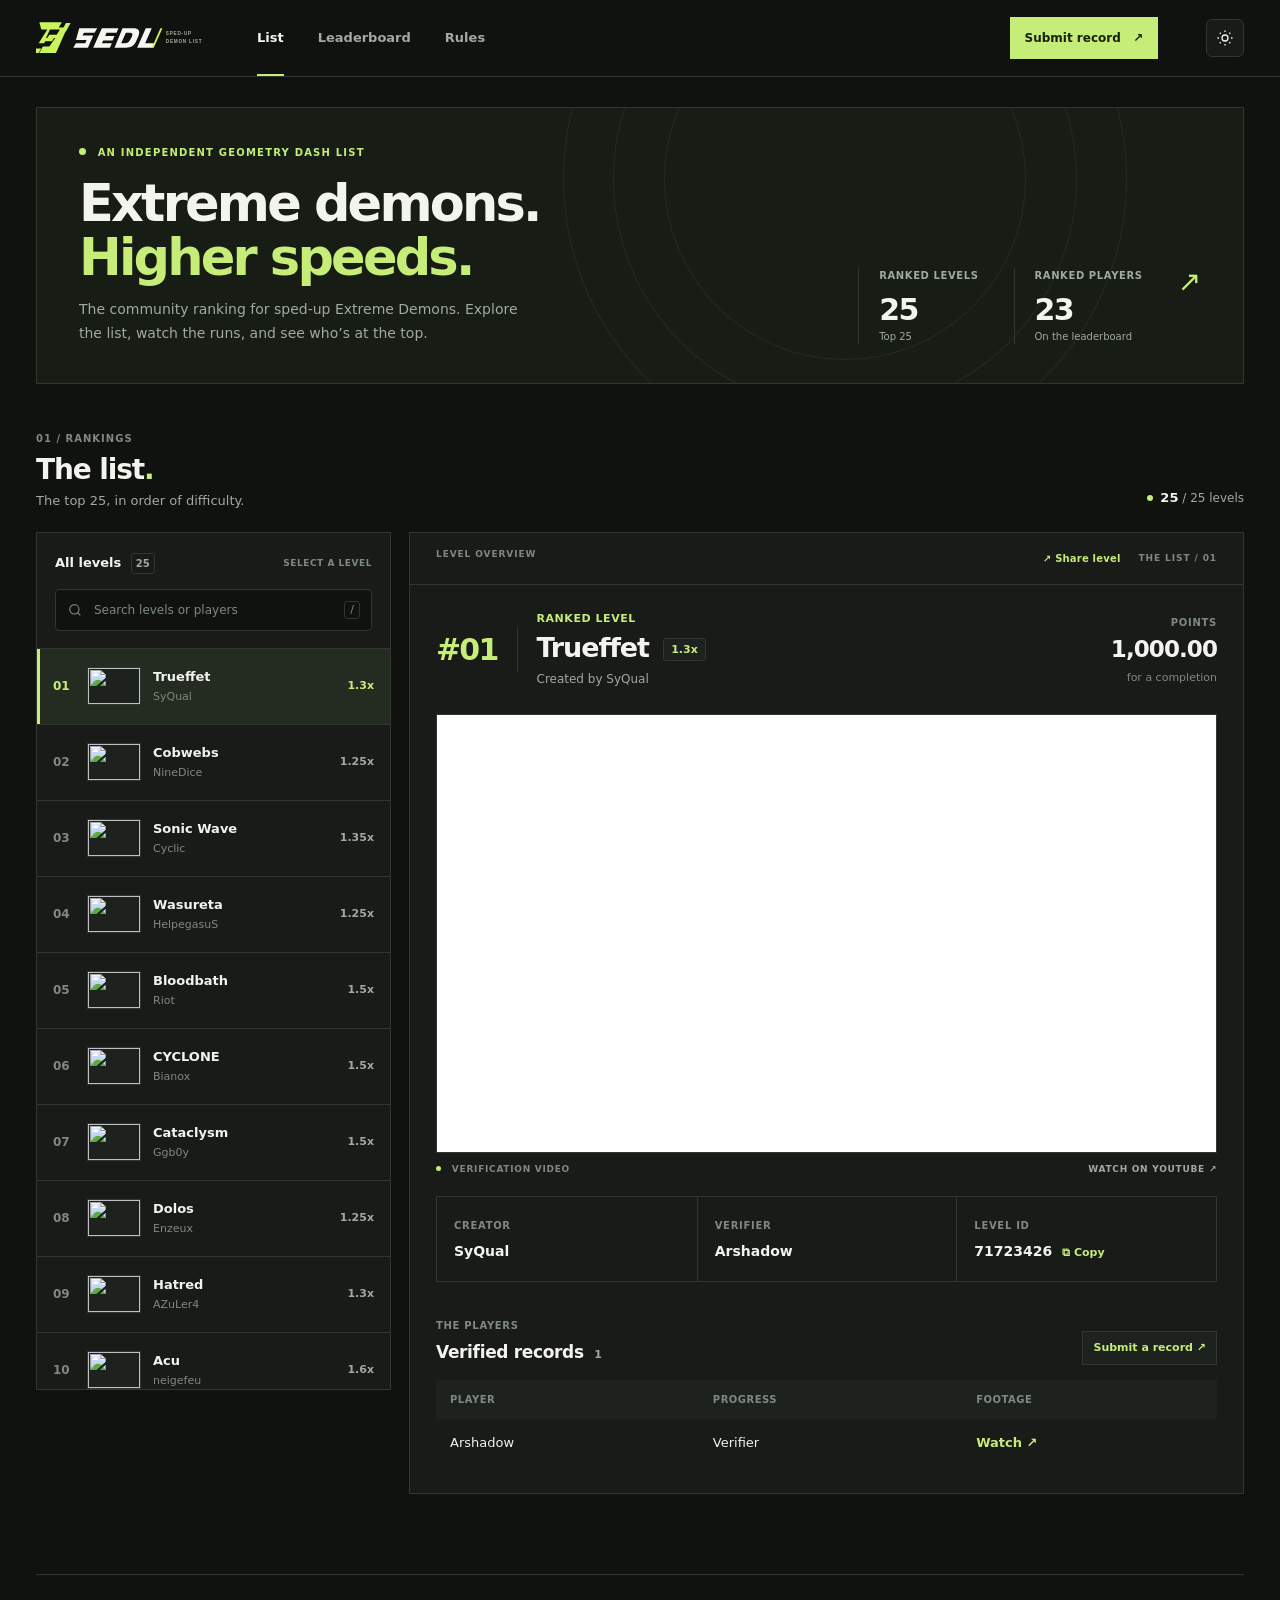
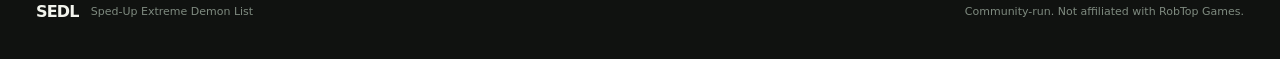
==== commit 190aacc1: "Improve level sharing and review reliability Co-authored-by: arena-agent <297053741+arena-agent@user" ====
--- a/index.html
+++ b/index.html
@@ -12,6 +12,7 @@
   <script src="js/app.js" defer></script>
 </head>
 <body>
+  <a class="skip-link" href="#main">Skip to content</a>
   <header class="site-header">
     <div class="header-inner shell">
       <a class="brand" href="#list" aria-label="SEDL home"><img src="assets/logo.svg" alt="SEDL — Sped-Up Demon List"></a>
@@ -24,7 +25,8 @@
       <button class="icon-button theme-toggle" id="theme-toggle" type="button" aria-label="Switch to light theme" title="Switch theme"><svg class="sun-icon" viewBox="0 0 24 24" fill="none" stroke="currentColor" stroke-width="1.7" aria-hidden="true"><circle cx="12" cy="12" r="4"/><path d="M12 2v2m0 16v2M2 12h2m16 0h2M4.93 4.93l1.42 1.42m11.3 11.3 1.42 1.42m0-14.14-1.42 1.42M6.35 17.65l-1.42 1.42"/></svg><svg class="moon-icon" viewBox="0 0 24 24" fill="none" stroke="currentColor" stroke-width="1.7" aria-hidden="true"><path d="M20.5 14.4A8.5 8.5 0 0 1 9.6 3.5 8.5 8.5 0 1 0 20.5 14.4Z"/></svg></button>
     </div>
   </header>
-  <main class="shell">
+  <main class="shell" id="main" tabindex="-1">
+    <noscript><div class="demo-notice">JavaScript is required to load the rankings and submit records.</div></noscript>
     <section class="intro">
       <div class="intro-copy">
         <p class="eyebrow"><span class="status-dot"></span> AN INDEPENDENT GEOMETRY DASH LIST</p>
@@ -76,7 +78,7 @@
       <input id="submit-video" name="video" type="url" maxlength="500" required placeholder="https://youtube.com/watch?v=...">
       <label for="submit-raw">Raw footage URL <small>OPTIONAL</small></label>
       <input id="submit-raw" name="rawFootage" type="url" maxlength="500" placeholder="https://...">
-      <p class="form-note">Please make sure your links are accessible to the review team.</p>
+      <p class="form-note">Your links are shared with the staff review team. Make sure they are accessible. A submission is not added to the list until staff review it.</p>
       <p id="submit-status" class="submit-status" role="status" aria-live="polite"></p>
       <button class="submit-action" id="submit-action" type="submit" disabled>Send submission <span aria-hidden="true">↗</span></button>
     </form>
--- a/css/style.css
+++ b/css/style.css
@@ -18,3 +18,9 @@
 @media(max-width:360px){.brand img{width:120px}.submit-trigger{padding:9px}}
 /* Private record review */
 .review-header .brand{flex:1}.review-header-label{color:var(--faint);font-weight:750;letter-spacing:.08em;font-size:10px}.review-main{max-width:900px;min-height:50vh}.back-link{display:inline-block;color:var(--muted);font-size:12px;text-decoration:none;margin-top:34px}.back-link:hover{color:var(--accent)}.review-heading{margin:28px 0}.review-heading h1{font-size:34px;letter-spacing:-.05em;margin:8px 0 5px}.review-heading>p:last-child{color:var(--muted);margin:0}.review-message,.test-banner{padding:18px;border:1px solid var(--line);background:var(--surface);color:var(--muted)}.test-banner{border-left:3px solid var(--accent);color:var(--text);margin-bottom:16px}.review-panel{background:var(--surface);border:1px solid var(--line)}.review-panel-head{display:flex;justify-content:space-between;gap:15px;padding:25px;border-bottom:1px solid var(--line)}.review-panel-head p{margin:0;color:var(--muted)}.review-panel-head h2{font-size:25px;letter-spacing:-.03em;margin:6px 0}.review-tag{align-self:start;color:var(--accent);border:1px solid var(--line);padding:5px 8px;font-size:10px;font-weight:750;white-space:nowrap}.review-grid{display:grid;grid-template-columns:repeat(3,1fr);margin:0;padding:8px 25px}.review-grid div{padding:16px 12px 16px 0;min-width:0}.review-grid dt{font-size:10px;letter-spacing:.07em;font-weight:750;color:var(--faint)}.review-grid dd{margin:6px 0 0;font-weight:650;overflow-wrap:anywhere}.review-section{padding:22px 25px;border-top:1px solid var(--line)}.review-section h3{font-size:15px;margin:0 0 10px}.evidence-links{display:flex;gap:10px;flex-wrap:wrap;color:var(--muted);font-size:12px}.evidence-links a,.copy-json{border:1px solid var(--line);color:var(--accent);background:var(--subtle);padding:9px 12px;font-weight:700;font-size:12px;text-decoration:none}.evidence-links a:hover,.copy-json:hover{border-color:var(--accent)}.review-json-heading{display:flex;align-items:center;justify-content:space-between;gap:15px}.review-json-heading p{color:var(--muted);font-size:12px;margin:0}.review-section pre{background:var(--bg);border:1px solid var(--line);padding:15px;overflow:auto;color:var(--text);font:12px/1.7 ui-monospace,SFMono-Regular,Consolas,monospace}.copy-status{font-size:12px;color:var(--accent);margin:0}.review-main+.site-footer{margin-top:55px}@media(max-width:750px){.review-header{flex-wrap:nowrap;min-height:66px}.review-grid{grid-template-columns:repeat(2,1fr)}.review-json-heading{align-items:start;flex-direction:column}.review-heading h1{font-size:28px}.review-panel-head,.review-section{padding:20px}.review-grid{padding:8px 20px}}
+/* Staff review decisions */
+.review-hint{color:var(--muted);font-size:12px;line-height:1.6;margin:8px 0 12px}.review-decision label{display:block;font-weight:700;font-size:12px;margin:16px 0 7px}.review-decision label span{color:var(--faint);font-weight:400}.review-decision textarea{display:block;width:100%;resize:vertical;min-height:65px;background:var(--bg);color:var(--text);border:1px solid var(--line);padding:10px;font:inherit;font-size:13px}.review-decision textarea:focus-visible{outline:2px solid var(--accent);outline-offset:2px}.decision-actions,.json-actions{display:flex;gap:9px;flex-wrap:wrap}.decision-actions{margin-top:14px}.decision-button{padding:10px 15px;border:1px solid transparent;font-weight:750;font-size:12px}.accept-button{background:#a5d76a;color:#12220b}.reject-button{background:#b94b49;color:#fff}.decision-button:disabled{opacity:.45;cursor:not-allowed}.decision-button:not(:disabled):hover{filter:brightness(1.1)}.decision-status{font-size:12px;color:var(--muted);margin:12px 0 0}.decision-status:empty{display:none}.decision-success{display:inline-block;color:var(--accent);border:1px solid var(--line);background:var(--subtle);padding:8px 10px;font-weight:700}.copy-json:disabled{opacity:.45;cursor:not-allowed}.json-actions{align-items:center}.review-json-heading{align-items:flex-start}
+/* Sharing and small-screen navigation */
+.detail-top-actions{display:flex;align-items:center;gap:18px}.share-level{color:var(--accent);border:0;background:none;padding:3px 0;font-size:10px;font-weight:750;letter-spacing:.02em}.share-level:hover{text-decoration:underline}@media(max-width:380px){.detail-top-actions{gap:8px}.detail-top-actions>span{display:none}}
+.submit-from-level,.retry-load{border:1px solid var(--line);background:var(--subtle);color:var(--accent);padding:8px 10px;font-size:11px;font-weight:700}.submit-from-level:hover,.retry-load:hover{border-color:var(--accent)}.retry-load{margin-top:12px}.retry-load:disabled{opacity:.55;cursor:wait}
+.skip-link{position:fixed;z-index:100;top:8px;left:8px;transform:translateY(-150%);background:var(--accent);color:var(--accent-text);padding:10px 14px;font-weight:700;text-decoration:none}.skip-link:focus{transform:translateY(0)}
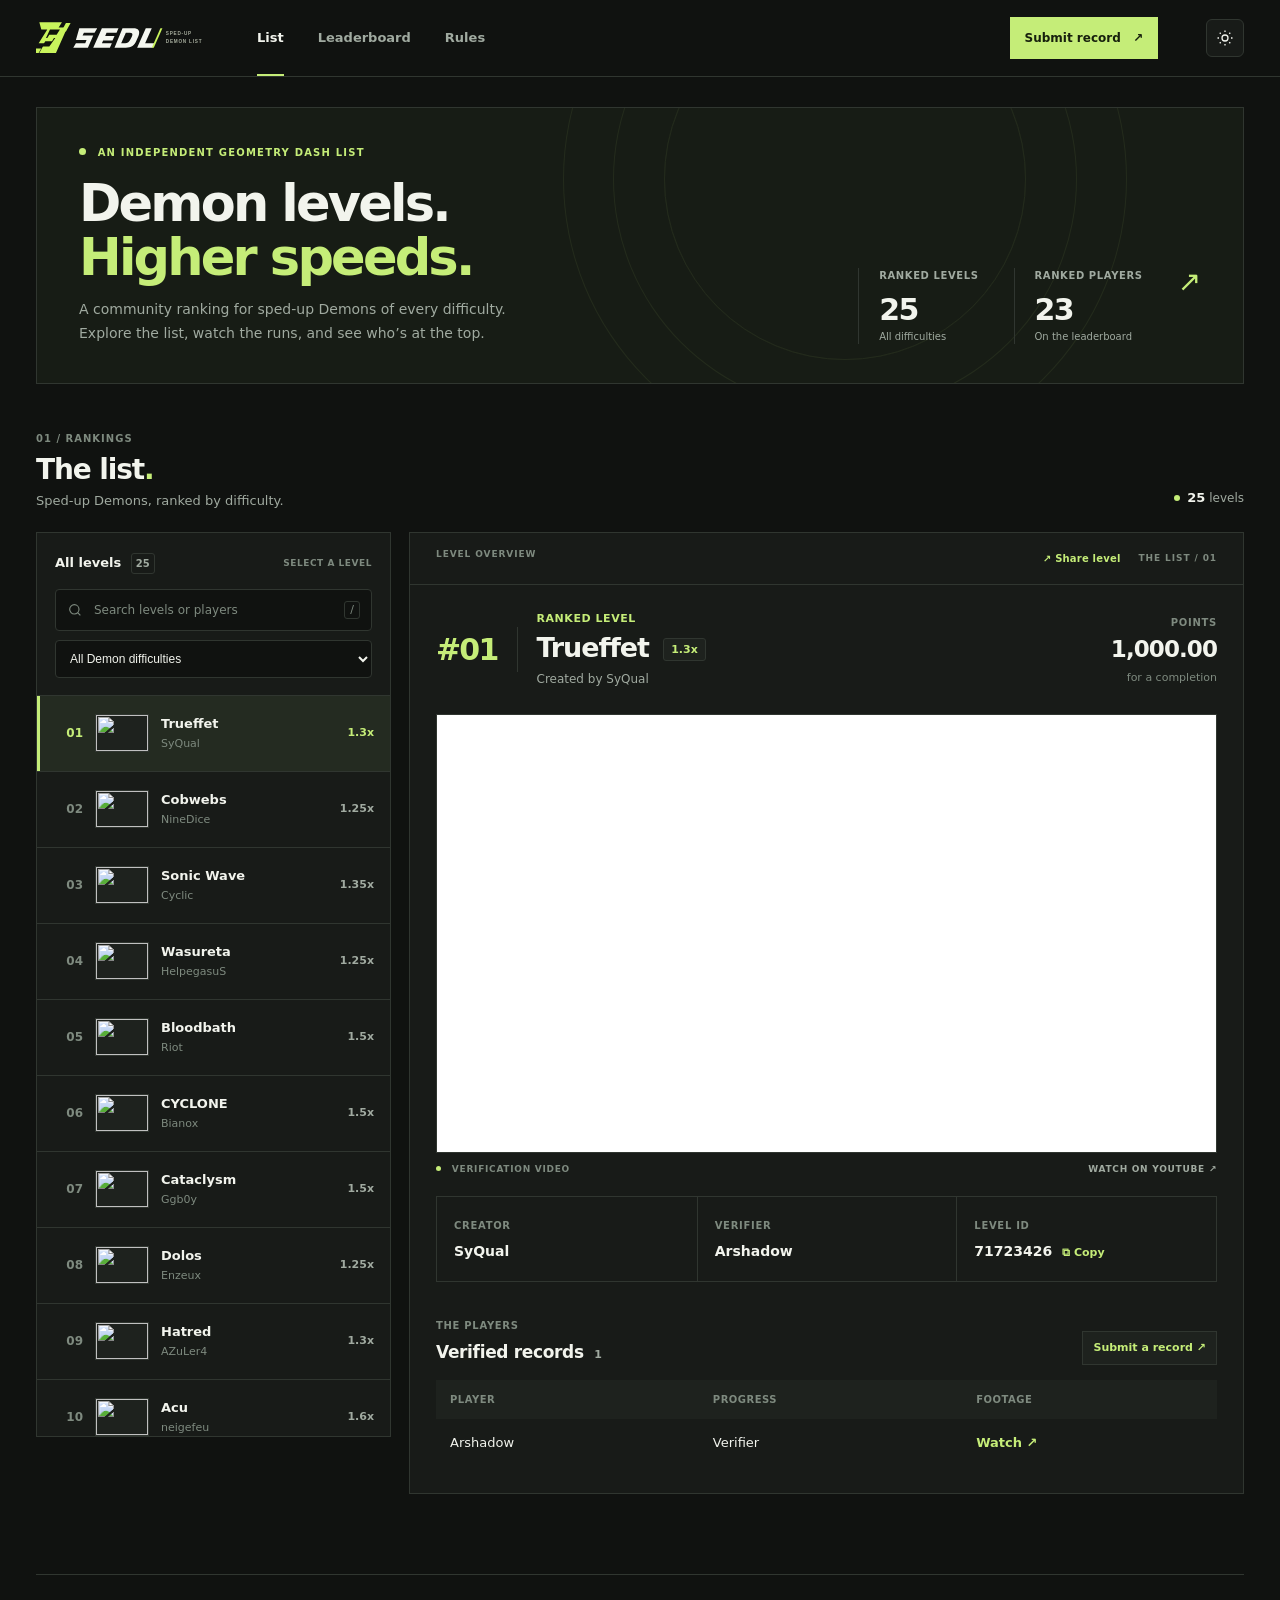
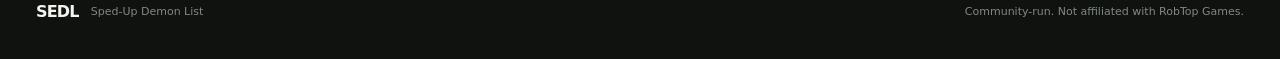
==== commit 4c041f99: "Support long lists across all demon difficulties Co-authored-by: arena-agent <297053741+arena-agent@" ====
--- a/index.html
+++ b/index.html
@@ -4,8 +4,8 @@
   <meta charset="utf-8">
   <meta name="viewport" content="width=device-width, initial-scale=1">
   <meta name="theme-color" content="#121416">
-  <meta name="description" content="The Sped-Up Extreme Demon List: a community ranking for Geometry Dash.">
-  <title>SEDL — Sped-Up Extreme Demon List</title>
+  <meta name="description" content="The Sped-Up Demon List: a community ranking for Geometry Dash.">
+  <title>SEDL — Sped-Up Demon List</title>
   <link rel="icon" href="assets/logo.svg" type="image/svg+xml">
   <script>try { const saved = localStorage.getItem('sedl-theme'); if (saved === 'light' || saved === 'dark') document.documentElement.dataset.theme = saved; } catch (_) {}</script>
   <link rel="stylesheet" href="css/style.css">
@@ -30,21 +30,21 @@
     <section class="intro">
       <div class="intro-copy">
         <p class="eyebrow"><span class="status-dot"></span> AN INDEPENDENT GEOMETRY DASH LIST</p>
-        <h1>Extreme demons.<br><span>Higher speeds.</span></h1>
-        <p>The community ranking for sped-up Extreme Demons. Explore the list, watch the runs, and see who’s at the top.</p>
+        <h1>Demon levels.<br><span>Higher speeds.</span></h1>
+        <p>A community ranking for sped-up Demons of every difficulty. Explore the list, watch the runs, and see who’s at the top.</p>
       </div>
       <div class="intro-stats" aria-label="List overview">
-        <div><span>RANKED LEVELS</span><strong id="overview-levels">—</strong><small>Top 25</small></div>
+        <div><span>RANKED LEVELS</span><strong id="overview-levels">—</strong><small>All difficulties</small></div>
         <div><span>RANKED PLAYERS</span><strong id="overview-players">—</strong><small>On the leaderboard</small></div>
         <div class="intro-stats-mark" aria-hidden="true">↗</div>
       </div>
     </section>
     <div class="demo-notice" id="demo-notice" hidden><span><strong>Sample data.</strong> Some entries are marked as examples.</span></div>
     <section id="view-list" class="view" aria-labelledby="list-heading">
-      <div class="section-heading"><div><p class="section-overline">01 / RANKINGS</p><h2 id="list-heading">The list<span class="accent-period">.</span></h2><p>The top 25, in order of difficulty.</p></div><div class="list-count"><span class="count-dot"></span><strong id="level-count">0</strong><span> / 25 levels</span></div></div>
+      <div class="section-heading"><div><p class="section-overline">01 / RANKINGS</p><h2 id="list-heading">The list<span class="accent-period">.</span></h2><p>Sped-up Demons, ranked by difficulty.</p></div><div class="list-count"><span class="count-dot"></span><strong id="level-count">0</strong><span> levels</span></div></div>
       <div class="list-layout">
         <aside class="level-sidebar" aria-label="Ranked levels">
-          <div class="sidebar-top"><div class="sidebar-title"><div class="panel-label">All levels <span id="sidebar-count">0</span></div><span class="sidebar-hint">SELECT A LEVEL</span></div><label class="search-box"><svg viewBox="0 0 24 24" fill="none" stroke="currentColor" stroke-width="1.7" aria-hidden="true"><circle cx="11" cy="11" r="7"/><path d="m16 16 4 4"/></svg><span class="sr-only">Search levels</span><input id="search" type="search" placeholder="Search levels or players" autocomplete="off"><span class="search-shortcut">/</span></label></div>
+          <div class="sidebar-top"><div class="sidebar-title"><div class="panel-label">All levels <span id="sidebar-count">0</span></div><span class="sidebar-hint">SELECT A LEVEL</span></div><label class="search-box"><svg viewBox="0 0 24 24" fill="none" stroke="currentColor" stroke-width="1.7" aria-hidden="true"><circle cx="11" cy="11" r="7"/><path d="m16 16 4 4"/></svg><span class="sr-only">Search levels</span><input id="search" type="search" placeholder="Search levels or players" autocomplete="off"><span class="search-shortcut">/</span></label><label class="difficulty-filter"><span class="sr-only">Filter by Demon difficulty</span><select id="difficulty-filter"><option value="all">All Demon difficulties</option><option value="Easy Demon">Easy Demon</option><option value="Medium Demon">Medium Demon</option><option value="Hard Demon">Hard Demon</option><option value="Insane Demon">Insane Demon</option><option value="Extreme Demon">Extreme Demon</option><option value="unspecified">Difficulty not specified</option></select></label></div>
           <div class="level-list" id="level-list" aria-live="polite"><div class="empty-state">Loading levels…</div></div>
         </aside>
         <div id="level-detail" class="detail-panel" aria-live="polite"><div class="empty-state">Loading level details…</div></div>
@@ -52,7 +52,7 @@
     </section>
     <section id="view-leaderboard" class="view" aria-labelledby="leaderboard-heading" hidden>
       <div class="section-heading"><div><p class="section-overline">02 / STANDINGS</p><h2 id="leaderboard-heading">Leaderboard<span class="accent-period">.</span></h2><p>Players ranked by the points earned from their completions.</p></div><div class="list-count"><strong id="player-count">0</strong><span> players</span></div></div>
-      <div class="leaderboard-panel"><div class="table-heading"><div><span class="panel-label">Player standings</span><p>Select a player to see their completed levels.</p></div><label class="search-box player-search"><svg viewBox="0 0 24 24" fill="none" stroke="currentColor" stroke-width="1.7" aria-hidden="true"><circle cx="11" cy="11" r="7"/><path d="m16 16 4 4"/></svg><span class="sr-only">Search players</span><input id="player-search" type="search" placeholder="Search players" autocomplete="off"></label></div><div class="table-scroll"><table class="standings-table"><thead><tr><th>Rank</th><th>Player</th><th>Completions</th><th>Points</th><th><span class="sr-only">View player</span></th></tr></thead><tbody id="leaderboard-body"></tbody></table></div><div class="leaderboard-footer">Points per level = 1000 × e<sup>−0.05 × (rank − 1)</sup></div></div>
+      <div class="leaderboard-panel"><div class="table-heading"><div><span class="panel-label">Player standings</span><p>Select a player to see their completed levels.</p></div><label class="search-box player-search"><svg viewBox="0 0 24 24" fill="none" stroke="currentColor" stroke-width="1.7" aria-hidden="true"><circle cx="11" cy="11" r="7"/><path d="m16 16 4 4"/></svg><span class="sr-only">Search players</span><input id="player-search" type="search" placeholder="Search players" autocomplete="off"></label></div><div class="table-scroll"><table class="standings-table"><thead><tr><th>Rank</th><th>Player</th><th>Completions</th><th>Points</th><th><span class="sr-only">View player</span></th></tr></thead><tbody id="leaderboard-body"></tbody></table></div><div class="leaderboard-footer">Points per level = 1 + 999 × e<sup>−0.05 × (rank − 1)</sup></div></div>
     </section>
     <section id="view-rules" class="view" aria-labelledby="rules-heading" hidden>
       <div class="section-heading"><div><p class="section-overline">03 / INFORMATION</p><h2 id="rules-heading">Rules &amp; guidelines<span class="accent-period">.</span></h2><p>Information for players submitting a level or record.</p></div></div>
@@ -65,7 +65,7 @@
       </div>
     </section>
   </main>
-  <footer class="site-footer shell"><div><strong>SEDL</strong><span>Sped-Up Extreme Demon List</span></div><span>Community-run. Not affiliated with RobTop Games.</span></footer>
+  <footer class="site-footer shell"><div><strong>SEDL</strong><span>Sped-Up Demon List</span></div><span>Community-run. Not affiliated with RobTop Games.</span></footer>
   <dialog id="player-dialog" class="player-dialog" aria-labelledby="dialog-title"><div class="modal-header"><div><p class="modal-label">PLAYER COMPLETIONS</p><h2 id="dialog-title"></h2><p id="dialog-summary"></p></div><button class="icon-button" id="close-dialog" aria-label="Close player details">✕</button></div><div id="player-completions" class="player-completions"></div></dialog>
   <dialog id="submit-dialog" class="submit-dialog" aria-labelledby="submit-title" aria-describedby="submit-description">
     <div class="modal-header"><div><p class="modal-label">RECORD SUBMISSION</p><h2 id="submit-title">Submit a record<span class="accent-period">.</span></h2><p id="submit-description">Send your completion to the list team for review.</p></div><button class="icon-button" id="close-submit" type="button" aria-label="Close submission form">✕</button></div>
--- a/css/style.css
+++ b/css/style.css
@@ -24,3 +24,7 @@
 .detail-top-actions{display:flex;align-items:center;gap:18px}.share-level{color:var(--accent);border:0;background:none;padding:3px 0;font-size:10px;font-weight:750;letter-spacing:.02em}.share-level:hover{text-decoration:underline}@media(max-width:380px){.detail-top-actions{gap:8px}.detail-top-actions>span{display:none}}
 .submit-from-level,.retry-load{border:1px solid var(--line);background:var(--subtle);color:var(--accent);padding:8px 10px;font-size:11px;font-weight:700}.submit-from-level:hover,.retry-load:hover{border-color:var(--accent)}.retry-load{margin-top:12px}.retry-load:disabled{opacity:.55;cursor:wait}
 .skip-link{position:fixed;z-index:100;top:8px;left:8px;transform:translateY(-150%);background:var(--accent);color:var(--accent-text);padding:10px 14px;font-weight:700;text-decoration:none}.skip-link:focus{transform:translateY(0)}
+/* Filters and progressive list rendering */
+.difficulty-filter{display:block;margin-top:9px}.difficulty-filter select{width:100%;height:38px;padding:0 10px;background:var(--bg);border:1px solid var(--line);border-radius:4px;color:var(--text);font-size:12px}.difficulty-filter select:focus-visible{outline:2px solid var(--accent);outline-offset:2px}.level-difficulty{color:var(--faint);font-size:10px}.difficulty-badge{display:inline-block;margin-left:4px;padding:4px 7px;border:1px solid var(--line);border-radius:3px;color:var(--muted);font-size:11px;font-weight:700;vertical-align:middle;letter-spacing:0}.list-more{padding:15px;text-align:center;color:var(--muted);font-size:11px}.load-more-levels{display:block;margin:8px auto 0;border:1px solid var(--line);background:var(--subtle);color:var(--accent);padding:8px 15px;font-weight:700;font-size:12px}.load-more-levels:hover{border-color:var(--accent)}
+.level-rank{width:auto;min-width:30px;text-align:right}
+.load-more-players{display:block;margin:8px auto 0;border:1px solid var(--line);background:var(--subtle);color:var(--accent);padding:8px 15px;font-weight:700;font-size:12px}.load-more-players:hover{border-color:var(--accent)}
